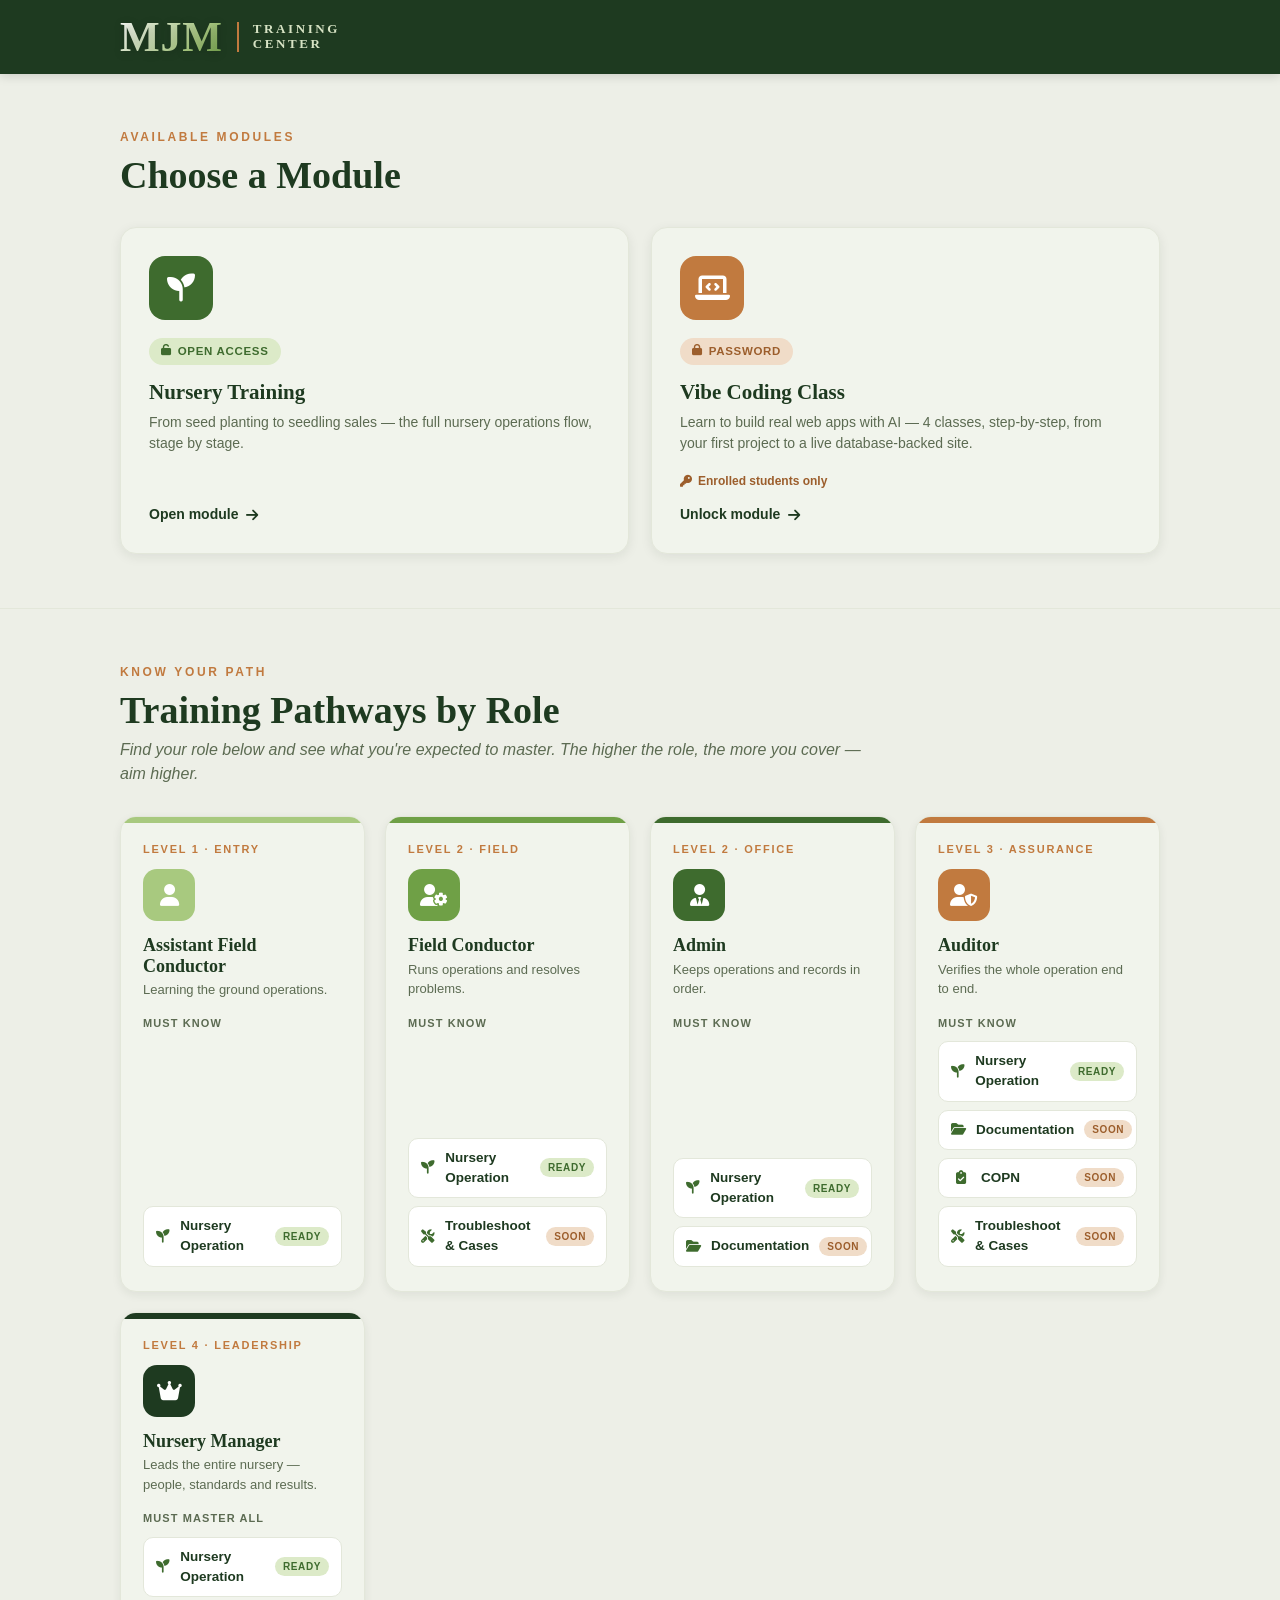
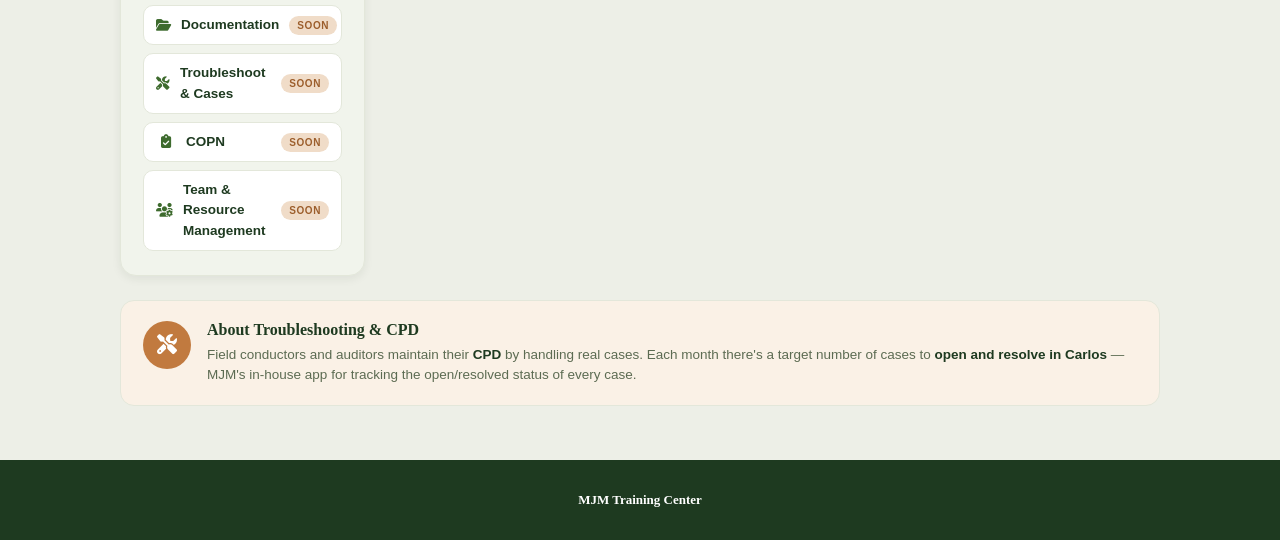
==== index.html @ 36398896 "Merge: add Nursery Manager role" ====
<!DOCTYPE html>
<html lang="en">
<head>
<meta charset="UTF-8">
<meta name="viewport" content="width=device-width, initial-scale=1.0">
<title>MJM Training Center</title>
<meta name="description" content="MJM Training Center — nursery training, vibe coding, and role-based training pathways.">
<link rel="stylesheet" href="https://cdnjs.cloudflare.com/ajax/libs/font-awesome/6.5.2/css/all.min.css">
<link rel="stylesheet" href="assets/style.css">
</head>
<body>

<nav class="topbar">
  <div class="topbar-in">
    <a class="brand brandmark" href="index.html">
      <span class="mjm-logo">MJM</span>
      <span class="tc-label">Training<br>Center</span>
    </a>
  </div>
</nav>

<section class="slide" id="modules"><div class="wrap">
  <div class="titlewrap">
    <div class="kicker">Available Modules</div>
    <h2 class="slide-title">Choose a Module</h2>
  </div>
  <div class="modules">
    <a class="module-card" href="nursery.html">
      <div class="m-icon"><i class="fa-solid fa-seedling"></i></div>
      <span class="mbadge free"><i class="fa-solid fa-unlock"></i> Open Access</span>
      <h3>Nursery Training</h3>
      <p>From seed planting to seedling sales — the full nursery operations flow, stage by stage.</p>
      <span class="m-open">Open module <i class="fa-solid fa-arrow-right"></i></span>
    </a>
    <a class="module-card locked" href="vibe-coding.html">
      <div class="m-icon"><i class="fa-solid fa-laptop-code"></i></div>
      <span class="mbadge lock"><i class="fa-solid fa-lock"></i> Password</span>
      <h3>Vibe Coding Class</h3>
      <p>Learn to build real web apps with AI — 4 classes, step-by-step, from your first project to a live database-backed site.</p>
      <span class="lock-note"><i class="fa-solid fa-key"></i> Enrolled students only</span>
      <span class="m-open">Unlock module <i class="fa-solid fa-arrow-right"></i></span>
    </a>
  </div>
</div></section>

<section class="slide" id="pathways"><div class="wrap">
  <div class="titlewrap">
    <div class="kicker">Know Your Path</div>
    <h2 class="slide-title">Training Pathways by Role</h2>
    <p class="subtitle">Find your role below and see what you're expected to master. The higher the role, the more you cover — aim higher.</p>
  </div>
  <div class="roles">

    <div class="role r1">
      <div class="lvl">Level 1 · Entry</div>
      <div class="r-icon"><i class="fa-solid fa-user"></i></div>
      <h3>Assistant Field Conductor</h3>
      <p class="r-sub">Learning the ground operations.</p>
      <div class="r-need">Must know</div>
      <div class="chips">
        <a class="chip" href="nursery.html"><i class="fa-solid fa-seedling"></i> Nursery Operation <span class="tag ready">Ready</span></a>
      </div>
    </div>

    <div class="role r2">
      <div class="lvl">Level 2 · Field</div>
      <div class="r-icon"><i class="fa-solid fa-user-gear"></i></div>
      <h3>Field Conductor</h3>
      <p class="r-sub">Runs operations and resolves problems.</p>
      <div class="r-need">Must know</div>
      <div class="chips">
        <a class="chip" href="nursery.html"><i class="fa-solid fa-seedling"></i> Nursery Operation <span class="tag ready">Ready</span></a>
        <a class="chip" href="troubleshoot.html"><i class="fa-solid fa-screwdriver-wrench"></i> Troubleshoot &amp; Cases <span class="tag soon">Soon</span></a>
      </div>
    </div>

    <div class="role r3">
      <div class="lvl">Level 2 · Office</div>
      <div class="r-icon"><i class="fa-solid fa-user-tie"></i></div>
      <h3>Admin</h3>
      <p class="r-sub">Keeps operations and records in order.</p>
      <div class="r-need">Must know</div>
      <div class="chips">
        <a class="chip" href="nursery.html"><i class="fa-solid fa-seedling"></i> Nursery Operation <span class="tag ready">Ready</span></a>
        <a class="chip" href="documentation.html"><i class="fa-solid fa-folder-open"></i> Documentation <span class="tag soon">Soon</span></a>
      </div>
    </div>

    <div class="role r4">
      <div class="lvl">Level 3 · Assurance</div>
      <div class="r-icon"><i class="fa-solid fa-user-shield"></i></div>
      <h3>Auditor</h3>
      <p class="r-sub">Verifies the whole operation end to end.</p>
      <div class="r-need">Must know</div>
      <div class="chips">
        <a class="chip" href="nursery.html"><i class="fa-solid fa-seedling"></i> Nursery Operation <span class="tag ready">Ready</span></a>
        <a class="chip" href="documentation.html"><i class="fa-solid fa-folder-open"></i> Documentation <span class="tag soon">Soon</span></a>
        <a class="chip" href="copn.html"><i class="fa-solid fa-clipboard-check"></i> COPN <span class="tag soon">Soon</span></a>
        <a class="chip" href="troubleshoot.html"><i class="fa-solid fa-screwdriver-wrench"></i> Troubleshoot &amp; Cases <span class="tag soon">Soon</span></a>
      </div>
    </div>

    <div class="role r5">
      <div class="lvl">Level 4 · Leadership</div>
      <div class="r-icon"><i class="fa-solid fa-crown"></i></div>
      <h3>Nursery Manager</h3>
      <p class="r-sub">Leads the entire nursery — people, standards and results.</p>
      <div class="r-need">Must master all</div>
      <div class="chips">
        <a class="chip" href="nursery.html"><i class="fa-solid fa-seedling"></i> Nursery Operation <span class="tag ready">Ready</span></a>
        <a class="chip" href="documentation.html"><i class="fa-solid fa-folder-open"></i> Documentation <span class="tag soon">Soon</span></a>
        <a class="chip" href="troubleshoot.html"><i class="fa-solid fa-screwdriver-wrench"></i> Troubleshoot &amp; Cases <span class="tag soon">Soon</span></a>
        <a class="chip" href="copn.html"><i class="fa-solid fa-clipboard-check"></i> COPN <span class="tag soon">Soon</span></a>
        <a class="chip" href="management.html"><i class="fa-solid fa-users-gear"></i> Team &amp; Resource Management <span class="tag soon">Soon</span></a>
      </div>
    </div>

  </div>

  <div class="path-note">
    <div class="icon-badge"><i class="fa-solid fa-screwdriver-wrench"></i></div>
    <div>
      <h3>About Troubleshooting &amp; CPD</h3>
      <p>Field conductors and auditors maintain their <b>CPD</b> by handling real cases. Each month there's a target number of cases to <b>open and resolve in Carlos</b> — MJM's in-house app for tracking the open/resolved status of every case.</p>
    </div>
  </div>
</div></section>

<footer>
  <p><b>MJM Training Center</b></p>
</footer>

</body>
</html>
---- assets/style.css ----
/* Shared styles — Training Hub */

  :root{
    --forest:#1E3A20; --green:#3E6B2E; --leaf:#6FA046; --moss:#A8C97F;
    --earth:#C17A3F; --earth-d:#9C5E2C; --card:#F1F4EC; --card-e:#FAF1E6;
    --ink:#1B2A17; --mute:#5C6B52; --line:#E3E7DA; --white:#fff;
    --serif:Georgia,"Iowan Old Style","Times New Roman",serif;
    --sans:-apple-system,BlinkMacSystemFont,"Segoe UI",Roboto,"Helvetica Neue",Arial,sans-serif;
    --maxw:1080px;
  }
  *{box-sizing:border-box;margin:0;padding:0}
  html{scroll-behavior:smooth;scroll-padding-top:74px}
  body{font-family:var(--sans);color:var(--ink);background:#EDEFE7;line-height:1.5;-webkit-font-smoothing:antialiased}
  h1,h2,h3{font-family:var(--serif);font-weight:700;line-height:1.12}
  a{color:inherit;text-decoration:none}
  img{max-width:100%}

  /* ---------- nav ---------- */
  .topbar{position:sticky;top:0;z-index:50;background:var(--forest);color:#fff;
    box-shadow:0 2px 10px rgba(0,0,0,.15)}
  .topbar-in{max-width:var(--maxw);margin:0 auto;display:flex;align-items:center;
    justify-content:space-between;padding:12px 20px;gap:16px}
  .brand{display:flex;align-items:center;gap:10px;font-family:var(--serif);font-weight:700;font-size:18px;white-space:nowrap}
  .brand i{color:var(--moss)}
  .navlinks{display:flex;gap:4px;flex-wrap:wrap;justify-content:flex-end}
  .navlinks a{font-size:13px;font-weight:600;color:#D7E3C4;padding:6px 10px;border-radius:6px;
    letter-spacing:.02em;transition:background .15s,color .15s}
  .navlinks a:hover,.navlinks a.active{background:rgba(255,255,255,.12);color:#fff}
  .navtoggle{display:none;background:none;border:0;color:#fff;font-size:20px;cursor:pointer}

  /* ---------- layout ---------- */
  .wrap{max-width:var(--maxw);margin:0 auto;padding:0 20px}
  .slide{padding:54px 0;border-bottom:1px solid var(--line)}
  .slide:last-of-type{border-bottom:0}
  .kicker{font-size:12px;font-weight:700;letter-spacing:.22em;color:var(--earth);text-transform:uppercase;margin-bottom:8px}
  .slide-title{font-size:clamp(26px,4vw,38px);color:var(--forest);margin-bottom:6px}
  .subtitle{color:var(--mute);font-style:italic;font-size:16px;max-width:760px;margin-top:6px}
  .titlewrap{position:relative;margin-bottom:30px}
  .role-pill{display:inline-block;background:var(--earth);color:#fff;font-size:11px;font-weight:700;
    letter-spacing:.12em;text-transform:uppercase;padding:6px 14px;border-radius:20px;margin-bottom:10px}

  /* ---------- hero ---------- */
  .hero{background:var(--forest);color:#fff;position:relative;overflow:hidden}
  .hero .blob{position:absolute;border-radius:50%;}
  .hero .b1{width:380px;height:380px;background:#33532f;top:-120px;right:-90px;opacity:.55}
  .hero .b2{width:280px;height:280px;background:var(--leaf);bottom:-130px;right:60px;opacity:.30}
  .hero-in{max-width:var(--maxw);margin:0 auto;padding:90px 20px 80px;position:relative;z-index:2}
  .hero .seed{width:74px;height:74px;border-radius:50%;background:rgba(255,255,255,.10);
    display:grid;place-items:center;font-size:34px;color:#fff;margin-bottom:26px}
  .hero .eyebrow{color:var(--moss);letter-spacing:.28em;font-weight:700;font-size:14px;text-transform:uppercase}
  .hero h1{font-size:clamp(36px,7vw,62px);margin:14px 0 0;max-width:14ch}
  .hero .rule{width:120px;height:4px;background:var(--earth);margin:26px 0 18px;border-radius:2px}
  .hero .lede{color:var(--moss);font-size:clamp(15px,2.4vw,19px);max-width:60ch}

  /* ---------- generic cards / grids ---------- */
  .grid{display:grid;gap:18px}
  .g2{grid-template-columns:repeat(2,1fr)}
  .g3{grid-template-columns:repeat(3,1fr)}
  .g4{grid-template-columns:repeat(4,1fr)}
  .card{background:var(--card);border-radius:14px;padding:22px;box-shadow:0 3px 10px rgba(27,42,23,.07)}
  .card.earthbg{background:var(--card-e)}

  .icon-badge{flex:none;width:56px;height:56px;border-radius:50%;display:grid;place-items:center;
    color:#fff;font-size:24px}
  .ib-green{background:var(--green)} .ib-forest{background:var(--forest)}
  .ib-earth{background:var(--earth)} .ib-leaf{background:var(--leaf)}

  /* overview */
  .ov{display:flex;gap:16px;align-items:flex-start}
  .ov .num{font-family:var(--serif);font-size:40px;font-weight:700;color:var(--moss);margin-left:auto;line-height:1}
  .ov h3{font-size:19px;color:var(--forest);margin-bottom:6px}
  .ov p{color:var(--mute);font-size:14px}

  /* stage flow */
  .flow{display:flex;align-items:stretch;gap:0}
  .flow .node{flex:1}
  .flow .arrow{flex:none;display:grid;place-items:center;color:var(--earth);font-size:22px;padding:0 10px}
  .stage{background:var(--card);border-radius:14px;overflow:hidden;text-align:center;height:100%;
    box-shadow:0 3px 10px rgba(27,42,23,.07);position:relative}
  .stage .bar{height:7px}
  .stage .body{padding:26px 20px 24px}
  .stage .circle{width:84px;height:84px;border-radius:50%;display:grid;place-items:center;color:#fff;
    font-size:34px;margin:6px auto 16px}
  .stage h3{font-size:21px;color:var(--forest);margin-bottom:12px}
  .stage .dur{display:inline-block;font-size:13px;font-weight:700;color:var(--forest);
    padding:5px 14px;border-radius:16px;margin-bottom:12px}
  .stage p{color:var(--mute);font-size:13.5px}

  /* two-col split (planting) */
  .split{display:grid;grid-template-columns:1fr 1fr;gap:18px}
  .row-item{display:flex;gap:14px;align-items:flex-start;margin-bottom:16px}
  .ring{flex:none;width:46px;height:46px;border-radius:50%;display:grid;place-items:center;
    background:#fff;font-size:18px}
  .ring.leaf{border:2px solid var(--leaf);color:var(--leaf)}
  .ring.earth{border:2px solid var(--earth);color:var(--earth)}
  .row-item b{color:var(--forest)} .row-item span{color:var(--mute);font-size:14px}
  .soil{background:#E3D5C0;border-radius:10px;padding:14px;margin:6px 0 16px;position:relative}
  .soil .surface{background:#C9B79A;border-radius:6px;height:30px;display:flex;align-items:center;
    padding:0 10px;font-size:11px;font-style:italic;color:#6B5B43;margin-bottom:10px}
  .soil .seedline{display:flex;align-items:center;gap:8px;color:var(--earth-d);font-weight:700;font-size:13px}
  .soil .seedline .dash{flex:1;border-top:2px dashed var(--earth)}
  ul.ticks{list-style:none}
  ul.ticks li{position:relative;padding-left:24px;margin-bottom:8px;font-size:14px;color:var(--ink)}
  ul.ticks li::before{content:"\f00c";font-family:"Font Awesome 6 Free";font-weight:900;
    position:absolute;left:0;top:1px;color:var(--leaf);font-size:13px}

  /* hero schedule card (pre-nursery) */
  .schedhero{background:var(--forest);color:#fff;border-radius:16px;padding:26px;box-shadow:0 3px 12px rgba(27,42,23,.18)}
  .schedhero .head{display:flex;align-items:center;gap:14px;margin-bottom:16px}
  .schedhero h3{font-size:21px;color:#fff}
  .schedhero .lead{color:var(--moss);font-size:14px;margin-bottom:14px}
  .schedhero ul{list-style:none}
  .schedhero li{position:relative;padding-left:20px;margin-bottom:9px;font-size:14.5px}
  .schedhero li::before{content:"";position:absolute;left:0;top:8px;width:7px;height:7px;border-radius:50%;background:var(--moss)}

  /* stat / operation card */
  .op{display:flex;gap:16px;align-items:flex-start}
  .op .op-body{min-width:0}
  .op .op-title{font-size:14.5px;font-weight:700;color:var(--forest)}
  .op .op-value{font-family:var(--serif);font-weight:700;font-size:26px;line-height:1.1;margin:2px 0 4px}
  .op .op-value.sm{font-size:19px}
  .op.green .op-value{color:var(--leaf)} .op.earth .op-value{color:var(--earth)}
  .op .op-note{color:var(--mute);font-size:12.5px}
  .reminder{background:var(--forest);color:#fff}
  .reminder .op-title{color:#fff} .reminder .op-note{color:var(--moss)}

  /* beyond (3 big colored cards) */
  .big{border-radius:16px;padding:26px;color:#fff;height:100%}
  .big .icon-badge{background:rgba(255,255,255,.14);margin-bottom:18px}
  .big h3{font-size:22px;margin-bottom:10px}
  .big p{font-size:14px;opacity:.95}
  .bg-green{background:var(--green)} .bg-leaf{background:var(--leaf)} .bg-earth{background:var(--earth)}

  /* culling timeline */
  .cull{background:var(--card);border-radius:14px;text-align:center;padding:22px 16px;height:100%;
    box-shadow:0 3px 10px rgba(27,42,23,.07)}
  .cull .circle{width:74px;height:74px;border-radius:50%;display:grid;place-items:center;color:#fff;font-size:30px;margin:0 auto 14px}
  .cull h3{font-size:16px;color:var(--forest);margin-bottom:8px}
  .cull .when{display:inline-block;font-size:11.5px;font-weight:700;color:var(--forest);
    padding:4px 10px;border-radius:6px;margin-bottom:10px}
  .cull p{font-size:13px;color:var(--mute)}

  /* step list (transplanting) */
  .steps{counter-reset:step}
  .step{display:flex;gap:16px;align-items:flex-start;position:relative;padding-bottom:18px}
  .step:not(:last-child)::after{content:"";position:absolute;left:18px;top:42px;bottom:-2px;width:2.5px;background:var(--moss)}
  .step .dot{flex:none;width:38px;height:38px;border-radius:50%;background:var(--green);color:#fff;
    font-family:var(--serif);font-weight:700;display:grid;place-items:center;z-index:1}
  .step b{color:var(--forest);font-size:15.5px} .step span{display:block;color:var(--mute);font-size:13px;margin-top:2px}
  .sidecard{background:var(--forest);color:#fff;border-radius:16px;padding:30px;text-align:center;
    display:flex;flex-direction:column;justify-content:center;height:100%}
  .sidecard .circle{width:70px;height:70px;border-radius:50%;background:var(--leaf);display:grid;place-items:center;
    font-size:28px;margin:0 auto 18px}
  .sidecard h3{font-size:22px;margin-bottom:8px}
  .sidecard .em{color:var(--moss);font-style:italic;margin-bottom:14px}
  .sidecard .hr{height:1px;background:var(--green);width:70%;margin:6px auto 16px}
  .sidecard p{font-size:13.5px}

  /* numbered process flow (collection / order) */
  .pcard{background:var(--card);border-radius:13px;padding:20px;height:100%;box-shadow:0 3px 10px rgba(27,42,23,.07)}
  .pcard.earthbg{background:var(--card-e)}
  .pcard .top{display:flex;gap:14px;align-items:center;margin-bottom:10px}
  .pcard .stepno{font-size:11px;font-weight:700;letter-spacing:.14em;color:var(--leaf);text-transform:uppercase}
  .pcard.earthbg .stepno{color:var(--earth)}
  .pcard h3{font-size:16px;color:var(--forest)}
  .pcard p{font-size:13px;color:var(--mute)}

  /* order flow (3 big tiles) */
  .otile{background:var(--card);border-radius:14px;overflow:hidden;text-align:center;height:100%;
    box-shadow:0 3px 10px rgba(27,42,23,.07)}
  .otile .bar{height:7px}
  .otile .body{padding:24px 20px;position:relative}
  .otile .on{position:absolute;top:14px;left:18px;font-family:var(--serif);font-weight:700;font-size:30px;opacity:.30}
  .otile .circle{width:78px;height:78px;border-radius:50%;display:grid;place-items:center;color:#fff;
    font-size:32px;margin:10px auto 16px}
  .otile h3{font-size:17px;color:var(--forest);margin-bottom:8px}
  .otile p{font-size:13px;color:var(--mute)}

  /* report vertical flow */
  .reports{position:relative}
  .reports::before{content:"";position:absolute;left:23px;top:24px;bottom:24px;width:2.5px;background:var(--moss)}
  .rrow{display:flex;align-items:center;gap:18px;margin-bottom:12px;position:relative}
  .rrow .badge{flex:none;width:48px;height:48px;border-radius:50%;color:#fff;font-family:var(--serif);
    font-weight:700;font-size:22px;display:grid;place-items:center;z-index:1}
  .rrow .bar{flex:1;background:var(--card);border-radius:10px;padding:14px 20px;display:flex;
    align-items:center;justify-content:space-between;gap:16px;box-shadow:0 2px 8px rgba(27,42,23,.06)}
  .rrow.alt .bar{background:var(--card-e)}
  .rrow .bar h3{font-size:15.5px;color:var(--forest)}
  .rrow .bar span{color:var(--mute);font-size:13px;text-align:right}

  /* document cards */
  .doc{display:flex;align-items:center;gap:14px;background:var(--card);border-radius:12px;padding:14px 18px;
    position:relative;box-shadow:0 2px 8px rgba(27,42,23,.06)}
  .doc .icon-badge{width:48px;height:48px;font-size:20px;background:var(--forest)}
  .doc h3{font-size:15px;color:var(--forest)} .doc p{font-size:12.5px;color:var(--mute)}
  .doc .dn{margin-left:auto;font-family:var(--serif);font-weight:700;font-size:34px;color:var(--earth);opacity:.45}
  .doc.record{background:var(--forest)}
  .doc.record .icon-badge{background:var(--leaf)}
  .doc.record h3{color:#fff} .doc.record p{color:var(--moss)}

  /* footer */
  footer{background:var(--forest);color:var(--moss);text-align:center;padding:30px 20px;font-size:13px}
  footer b{color:#fff;font-family:var(--serif)}

  /* reveal */
  .reveal{opacity:0;transform:translateY(18px);transition:opacity .6s ease,transform .6s ease}
  .reveal.in{opacity:1;transform:none}

  /* ---------- responsive ---------- */
  @media (max-width:860px){
    .g4{grid-template-columns:repeat(2,1fr)}
    .split{grid-template-columns:1fr}
    .navlinks{display:none;position:absolute;top:100%;left:0;right:0;background:var(--forest);
      flex-direction:column;align-items:stretch;padding:8px 14px 16px;gap:2px}
    .navlinks.open{display:flex}
    .navlinks a{padding:10px;border-radius:8px}
    .navtoggle{display:block}
    .topbar-in{position:relative}
  }
  @media (max-width:680px){
    .g2,.g3{grid-template-columns:1fr}
    .flow{flex-direction:column}
    .flow .arrow{transform:rotate(90deg);padding:10px 0}
    .transplant{grid-template-columns:1fr!important}
    .g4{grid-template-columns:1fr}
    .rrow .bar{flex-direction:column;align-items:flex-start;gap:4px}
    .rrow .bar span{text-align:left}
  }
  @media (prefers-reduced-motion:reduce){
    html{scroll-behavior:auto}
    .reveal{opacity:1;transform:none;transition:none}
  }

  /* ---------- simple nav link (non-collapsing) ---------- */
  .homelink{font-size:13px;font-weight:600;color:#D7E3C4;padding:6px 10px;border-radius:6px;white-space:nowrap}
  .homelink:hover{background:rgba(255,255,255,.12);color:#fff}

  /* ---------- landing modules ---------- */
  .modules{display:grid;grid-template-columns:repeat(auto-fit,minmax(280px,1fr));gap:22px}
  .module-card{display:flex;flex-direction:column;background:var(--card);border-radius:16px;padding:28px;
    box-shadow:0 3px 12px rgba(27,42,23,.08);transition:transform .18s ease,box-shadow .18s ease;
    color:inherit;border:1px solid var(--line)}
  .module-card:hover{transform:translateY(-4px);box-shadow:0 12px 26px rgba(27,42,23,.15)}
  .module-card .m-icon{width:64px;height:64px;border-radius:16px;display:grid;place-items:center;
    color:#fff;font-size:28px;background:var(--green);margin-bottom:18px}
  .module-card.locked .m-icon{background:var(--earth)}
  .module-card h3{font-size:21px;color:var(--forest);margin-bottom:8px}
  .module-card p{color:var(--mute);font-size:14px;flex:1;margin-bottom:18px}
  .mbadge{display:inline-flex;align-items:center;gap:6px;font-size:11.5px;font-weight:700;letter-spacing:.06em;
    text-transform:uppercase;padding:5px 12px;border-radius:20px;align-self:flex-start;margin-bottom:16px}
  .mbadge.free{background:#dceac8;color:var(--green)}
  .mbadge.lock{background:#f0dcc8;color:var(--earth-d)}
  .m-open{display:inline-flex;align-items:center;gap:8px;font-weight:700;font-size:14px;color:var(--forest)}
  .m-open i{transition:transform .18s ease}
  .module-card:hover .m-open i{transform:translateX(4px)}

  /* ---------- coming soon ---------- */
  .coming{max-width:640px;margin:0 auto;text-align:center;padding:40px 0}
  .coming .cs-icon{width:96px;height:96px;border-radius:50%;background:var(--card);display:grid;place-items:center;
    font-size:40px;color:var(--green);margin:0 auto 24px}
  .coming h2{font-size:clamp(26px,4vw,34px);color:var(--forest);margin-bottom:12px}
  .coming p{color:var(--mute);font-size:16px;margin-bottom:6px}
  .btn{display:inline-flex;align-items:center;gap:8px;background:var(--forest);color:#fff;font-weight:700;
    font-size:14px;padding:12px 22px;border-radius:10px;margin-top:22px;border:0;cursor:pointer;transition:background .15s}
  .btn:hover{background:var(--green)}

  /* ---------- password gate ---------- */
  .gate{position:fixed;inset:0;z-index:200;background:var(--forest);display:flex;align-items:center;
    justify-content:center;padding:20px}
  .gate.hidden{display:none}
  .gate-card{background:#fff;border-radius:18px;padding:38px 32px;max-width:380px;width:100%;text-align:center;
    box-shadow:0 18px 50px rgba(0,0,0,.35)}
  .gate-card .lock{width:72px;height:72px;border-radius:50%;background:var(--card-e);color:var(--earth);
    display:grid;place-items:center;font-size:30px;margin:0 auto 18px}
  .gate-card h2{font-size:22px;color:var(--forest);margin-bottom:6px}
  .gate-card p{color:var(--mute);font-size:14px;margin-bottom:20px}
  .gate-card input{width:100%;padding:13px 14px;border:1.5px solid var(--line);border-radius:10px;font-size:18px;
    text-align:center;letter-spacing:.35em;font-family:var(--sans);margin-bottom:12px}
  .gate-card input:focus{outline:none;border-color:var(--leaf)}
  .gate-err{color:#b23b2e;font-size:13px;min-height:18px;margin-bottom:10px;font-weight:600}
  .gate.shake .gate-card{animation:shake .42s}
  @keyframes shake{0%,100%{transform:translateX(0)}25%{transform:translateX(-9px)}75%{transform:translateX(9px)}}
  .gate-back{display:inline-block;margin-top:16px;color:var(--mute);font-size:13px}
  .gate-back:hover{color:var(--forest)}
  .locked-body{display:none}
  .locked-body.shown{display:block}

  @media (max-width:860px){ .modules{grid-template-columns:1fr} }

  /* ---------- hub stats strip ---------- */
  .hubstats{display:flex;flex-wrap:wrap;gap:16px;margin-top:34px}
  .stat{flex:1;min-width:150px;background:rgba(255,255,255,.08);border:1px solid rgba(255,255,255,.14);
    border-radius:14px;padding:18px 20px}
  .stat .n{font-family:var(--serif);font-weight:700;font-size:30px;color:#fff;line-height:1}
  .stat .l{color:var(--moss);font-size:13px;margin-top:6px}
  @media (max-width:680px){ .stat{min-width:calc(50% - 8px)} }

  /* ---------- brand mark ---------- */
  .brand .mjm{background:var(--earth);color:#fff;font-family:var(--serif);font-weight:700;
    border-radius:8px;padding:2px 8px;font-size:15px;letter-spacing:.02em}

  /* big hub logo: large "MJM" + "Training Center" beside it */
  .brandmark{display:flex;align-items:center;gap:14px;padding:4px 0}
  .brandmark .mjm-logo{font-family:var(--serif);font-weight:700;font-size:42px;line-height:1;
    letter-spacing:.02em;background:linear-gradient(135deg,#fff 0%,var(--moss) 70%,var(--leaf) 100%);
    -webkit-background-clip:text;background-clip:text;color:transparent;
    text-shadow:0 2px 10px rgba(0,0,0,.18)}
  .brandmark .tc-label{font-size:13px;font-weight:700;line-height:1.15;text-transform:uppercase;
    letter-spacing:.2em;color:#D7E3C4;border-left:2px solid var(--earth);padding-left:14px}
  @media (max-width:480px){
    .brandmark .mjm-logo{font-size:34px}
    .brandmark .tc-label{font-size:11px;letter-spacing:.15em}
  }

  /* locked-card note */
  .module-card .lock-note{font-size:12px;color:var(--earth-d);margin-bottom:14px;display:flex;
    align-items:center;gap:6px;font-weight:600}

  /* ---------- role pathways ---------- */
  .roles{display:grid;grid-template-columns:repeat(auto-fit,minmax(240px,1fr));gap:20px}
  .role{background:var(--card);border:1px solid var(--line);border-radius:16px;padding:24px 22px;
    box-shadow:0 3px 10px rgba(27,42,23,.07);display:flex;flex-direction:column;position:relative;overflow:hidden}
  .role::before{content:"";position:absolute;top:0;left:0;right:0;height:6px}
  .role.r1::before{background:var(--moss)} .role.r2::before{background:var(--leaf)}
  .role.r3::before{background:var(--green)} .role.r4::before{background:var(--earth)}
  .role.r5::before{background:var(--forest)}
  .role .lvl{font-size:11px;font-weight:700;letter-spacing:.16em;text-transform:uppercase;color:var(--earth)}
  .role .r-icon{width:52px;height:52px;border-radius:14px;display:grid;place-items:center;color:#fff;
    font-size:22px;margin:12px 0 14px}
  .role.r1 .r-icon{background:var(--moss)} .role.r2 .r-icon{background:var(--leaf)}
  .role.r3 .r-icon{background:var(--green)} .role.r4 .r-icon{background:var(--earth)}
  .role.r5 .r-icon{background:var(--forest)}
  .role h3{font-size:18px;color:var(--forest);margin-bottom:4px}
  .role .r-sub{color:var(--mute);font-size:13px;margin-bottom:16px}
  .role .r-need{font-size:11px;font-weight:700;letter-spacing:.1em;text-transform:uppercase;color:var(--mute);margin-bottom:10px}
  .chips{display:flex;flex-direction:column;gap:8px;margin-top:auto}
  .chip{display:flex;align-items:center;gap:10px;font-size:13.5px;font-weight:600;color:var(--forest);
    background:#fff;border:1px solid var(--line);border-radius:10px;padding:9px 12px;
    transition:transform .15s,box-shadow .15s,border-color .15s}
  a.chip:hover{transform:translateX(3px);border-color:var(--leaf);box-shadow:0 3px 10px rgba(27,42,23,.10)}
  .chip > i:first-child{width:20px;text-align:center;color:var(--green)}
  .chip .tag{margin-left:auto;font-size:10px;font-weight:700;letter-spacing:.06em;text-transform:uppercase;
    padding:2px 8px;border-radius:10px}
  .chip .tag.ready{color:var(--green);background:#dceac8}
  .chip .tag.soon{color:var(--earth-d);background:#f0dcc8}
  .path-note{margin-top:24px;background:var(--card-e);border:1px solid var(--line);border-radius:14px;
    padding:20px 22px;display:flex;gap:16px;align-items:flex-start}
  .path-note .icon-badge{flex:none;width:48px;height:48px;font-size:20px;background:var(--earth)}
  .path-note h3{font-size:16px;color:var(--forest);margin-bottom:6px}
  .path-note p{color:var(--mute);font-size:13.5px}
  .path-note b{color:var(--forest)}

  /* ---------- paged walkthrough (nursery) ---------- */
  body.paged .slide{display:none;border-bottom:0}
  body.paged .slide.active{display:block;animation:pagein .4s ease}
  @keyframes pagein{from{opacity:0;transform:translateY(10px)}to{opacity:1;transform:none}}
  .pagebar{position:sticky;top:0;z-index:40;height:5px;background:var(--line)}
  .pagebar .fill{height:100%;background:var(--earth);width:0;transition:width .35s ease}
  .pager{position:sticky;bottom:0;z-index:45;background:#fff;border-top:1px solid var(--line);
    box-shadow:0 -3px 12px rgba(27,42,23,.08)}
  .pager-in{max-width:var(--maxw);margin:0 auto;display:flex;align-items:center;justify-content:space-between;
    gap:14px;padding:12px 20px}
  .pager .pbtn{display:inline-flex;align-items:center;gap:8px;background:var(--forest);color:#fff;font-weight:700;
    font-size:14px;padding:11px 20px;border-radius:10px;border:0;cursor:pointer;font-family:var(--sans);
    transition:background .15s,opacity .15s}
  .pager .pbtn:hover{background:var(--green)}
  .pager .pbtn[disabled]{opacity:.35;cursor:not-allowed}
  .pager .pbtn.ghost{background:transparent;color:var(--forest);border:1.5px solid var(--line)}
  .pager .pbtn.ghost:hover{background:var(--card)}
  .pager .pmeta{text-align:center;min-width:0;flex:1}
  .pager .pstep{font-size:12px;font-weight:700;letter-spacing:.12em;text-transform:uppercase;color:var(--earth)}
  .pager .pname{font-family:var(--serif);font-weight:700;color:var(--forest);font-size:15px;margin-top:2px;
    white-space:nowrap;overflow:hidden;text-overflow:ellipsis}
  @media (max-width:560px){
    .pager .pname{display:none}
    .pager .pbtn{padding:11px 15px}
  }
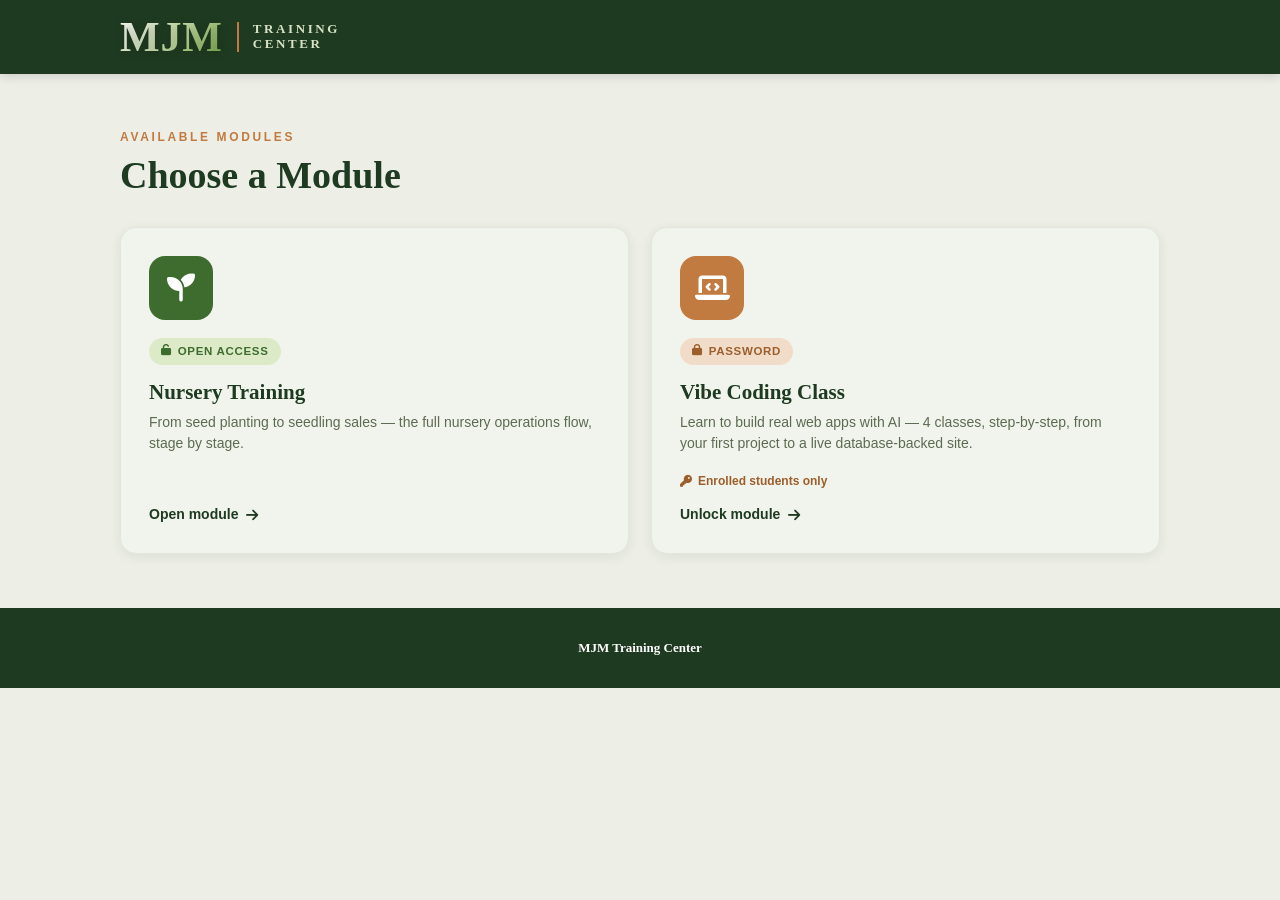
==== commit 86ed392e: "Merge: pathways matrix inside nursery module" ====
--- a/index.html
+++ b/index.html
@@ -43,89 +43,6 @@
   </div>
 </div></section>
 
-<section class="slide" id="pathways"><div class="wrap">
-  <div class="titlewrap">
-    <div class="kicker">Know Your Path</div>
-    <h2 class="slide-title">Training Pathways by Role</h2>
-    <p class="subtitle">Find your role below and see what you're expected to master. The higher the role, the more you cover — aim higher.</p>
-  </div>
-  <div class="roles">
-
-    <div class="role r1">
-      <div class="lvl">Level 1 · Entry</div>
-      <div class="r-icon"><i class="fa-solid fa-user"></i></div>
-      <h3>Assistant Field Conductor</h3>
-      <p class="r-sub">Learning the ground operations.</p>
-      <div class="r-need">Must know</div>
-      <div class="chips">
-        <a class="chip" href="nursery.html"><i class="fa-solid fa-seedling"></i> Nursery Operation <span class="tag ready">Ready</span></a>
-      </div>
-    </div>
-
-    <div class="role r2">
-      <div class="lvl">Level 2 · Field</div>
-      <div class="r-icon"><i class="fa-solid fa-user-gear"></i></div>
-      <h3>Field Conductor</h3>
-      <p class="r-sub">Runs operations and resolves problems.</p>
-      <div class="r-need">Must know</div>
-      <div class="chips">
-        <a class="chip" href="nursery.html"><i class="fa-solid fa-seedling"></i> Nursery Operation <span class="tag ready">Ready</span></a>
-        <a class="chip" href="troubleshoot.html"><i class="fa-solid fa-screwdriver-wrench"></i> Troubleshoot &amp; Cases <span class="tag soon">Soon</span></a>
-      </div>
-    </div>
-
-    <div class="role r3">
-      <div class="lvl">Level 2 · Office</div>
-      <div class="r-icon"><i class="fa-solid fa-user-tie"></i></div>
-      <h3>Admin</h3>
-      <p class="r-sub">Keeps operations and records in order.</p>
-      <div class="r-need">Must know</div>
-      <div class="chips">
-        <a class="chip" href="nursery.html"><i class="fa-solid fa-seedling"></i> Nursery Operation <span class="tag ready">Ready</span></a>
-        <a class="chip" href="documentation.html"><i class="fa-solid fa-folder-open"></i> Documentation <span class="tag soon">Soon</span></a>
-      </div>
-    </div>
-
-    <div class="role r4">
-      <div class="lvl">Level 3 · Assurance</div>
-      <div class="r-icon"><i class="fa-solid fa-user-shield"></i></div>
-      <h3>Auditor</h3>
-      <p class="r-sub">Verifies the whole operation end to end.</p>
-      <div class="r-need">Must know</div>
-      <div class="chips">
-        <a class="chip" href="nursery.html"><i class="fa-solid fa-seedling"></i> Nursery Operation <span class="tag ready">Ready</span></a>
-        <a class="chip" href="documentation.html"><i class="fa-solid fa-folder-open"></i> Documentation <span class="tag soon">Soon</span></a>
-        <a class="chip" href="copn.html"><i class="fa-solid fa-clipboard-check"></i> COPN <span class="tag soon">Soon</span></a>
-        <a class="chip" href="troubleshoot.html"><i class="fa-solid fa-screwdriver-wrench"></i> Troubleshoot &amp; Cases <span class="tag soon">Soon</span></a>
-      </div>
-    </div>
-
-    <div class="role r5">
-      <div class="lvl">Level 4 · Leadership</div>
-      <div class="r-icon"><i class="fa-solid fa-crown"></i></div>
-      <h3>Nursery Manager</h3>
-      <p class="r-sub">Leads the entire nursery — people, standards and results.</p>
-      <div class="r-need">Must master all</div>
-      <div class="chips">
-        <a class="chip" href="nursery.html"><i class="fa-solid fa-seedling"></i> Nursery Operation <span class="tag ready">Ready</span></a>
-        <a class="chip" href="documentation.html"><i class="fa-solid fa-folder-open"></i> Documentation <span class="tag soon">Soon</span></a>
-        <a class="chip" href="troubleshoot.html"><i class="fa-solid fa-screwdriver-wrench"></i> Troubleshoot &amp; Cases <span class="tag soon">Soon</span></a>
-        <a class="chip" href="copn.html"><i class="fa-solid fa-clipboard-check"></i> COPN <span class="tag soon">Soon</span></a>
-        <a class="chip" href="management.html"><i class="fa-solid fa-users-gear"></i> Team &amp; Resource Management <span class="tag soon">Soon</span></a>
-      </div>
-    </div>
-
-  </div>
-
-  <div class="path-note">
-    <div class="icon-badge"><i class="fa-solid fa-screwdriver-wrench"></i></div>
-    <div>
-      <h3>About Troubleshooting &amp; CPD</h3>
-      <p>Field conductors and auditors maintain their <b>CPD</b> by handling real cases. Each month there's a target number of cases to <b>open and resolve in Carlos</b> — MJM's in-house app for tracking the open/resolved status of every case.</p>
-    </div>
-  </div>
-</div></section>
-
 <footer>
   <p><b>MJM Training Center</b></p>
 </footer>
--- a/assets/style.css
+++ b/assets/style.css
@@ -317,32 +317,33 @@
     align-items:center;gap:6px;font-weight:600}
 
   /* ---------- role pathways ---------- */
-  .roles{display:grid;grid-template-columns:repeat(auto-fit,minmax(240px,1fr));gap:20px}
-  .role{background:var(--card);border:1px solid var(--line);border-radius:16px;padding:24px 22px;
-    box-shadow:0 3px 10px rgba(27,42,23,.07);display:flex;flex-direction:column;position:relative;overflow:hidden}
-  .role::before{content:"";position:absolute;top:0;left:0;right:0;height:6px}
-  .role.r1::before{background:var(--moss)} .role.r2::before{background:var(--leaf)}
-  .role.r3::before{background:var(--green)} .role.r4::before{background:var(--earth)}
-  .role.r5::before{background:var(--forest)}
-  .role .lvl{font-size:11px;font-weight:700;letter-spacing:.16em;text-transform:uppercase;color:var(--earth)}
-  .role .r-icon{width:52px;height:52px;border-radius:14px;display:grid;place-items:center;color:#fff;
-    font-size:22px;margin:12px 0 14px}
-  .role.r1 .r-icon{background:var(--moss)} .role.r2 .r-icon{background:var(--leaf)}
-  .role.r3 .r-icon{background:var(--green)} .role.r4 .r-icon{background:var(--earth)}
-  .role.r5 .r-icon{background:var(--forest)}
-  .role h3{font-size:18px;color:var(--forest);margin-bottom:4px}
-  .role .r-sub{color:var(--mute);font-size:13px;margin-bottom:16px}
-  .role .r-need{font-size:11px;font-weight:700;letter-spacing:.1em;text-transform:uppercase;color:var(--mute);margin-bottom:10px}
-  .chips{display:flex;flex-direction:column;gap:8px;margin-top:auto}
-  .chip{display:flex;align-items:center;gap:10px;font-size:13.5px;font-weight:600;color:var(--forest);
-    background:#fff;border:1px solid var(--line);border-radius:10px;padding:9px 12px;
-    transition:transform .15s,box-shadow .15s,border-color .15s}
-  a.chip:hover{transform:translateX(3px);border-color:var(--leaf);box-shadow:0 3px 10px rgba(27,42,23,.10)}
-  .chip > i:first-child{width:20px;text-align:center;color:var(--green)}
-  .chip .tag{margin-left:auto;font-size:10px;font-weight:700;letter-spacing:.06em;text-transform:uppercase;
-    padding:2px 8px;border-radius:10px}
-  .chip .tag.ready{color:var(--green);background:#dceac8}
-  .chip .tag.soon{color:var(--earth-d);background:#f0dcc8}
+  /* role × skill matrix */
+  .matrix-wrap{overflow-x:auto;-webkit-overflow-scrolling:touch;border-radius:14px;
+    box-shadow:0 3px 10px rgba(27,42,23,.07)}
+  .matrix{width:100%;border-collapse:separate;border-spacing:0;min-width:660px;background:var(--card);
+    border:1px solid var(--line);border-radius:14px;overflow:hidden}
+  .matrix th,.matrix td{padding:14px 10px;text-align:center;border-bottom:1px solid var(--line)}
+  .matrix tbody tr:last-child td{border-bottom:0}
+  .matrix thead th{background:var(--forest);color:#fff;vertical-align:bottom;font-size:11.5px;font-weight:700}
+  .matrix thead th.skill-h{text-align:left;font-size:12px;letter-spacing:.04em}
+  .matrix thead th.open-h{font-size:11px;color:var(--moss)}
+  .matrix .rdot{display:inline-grid;place-items:center;width:34px;height:34px;border-radius:50%;
+    margin:0 auto 6px;color:#fff;font-size:15px}
+  .matrix .rdot.r1{background:var(--moss)} .matrix .rdot.r2{background:var(--leaf)}
+  .matrix .rdot.r3{background:var(--green)} .matrix .rdot.r4{background:var(--earth)}
+  .matrix .rdot.r5{background:#fff;color:var(--forest)}
+  .matrix .rname{display:block;line-height:1.2}
+  .matrix .skill{text-align:left;font-weight:700;color:var(--forest);font-size:14px;white-space:nowrap}
+  .matrix .skill i{color:var(--green);margin-right:8px;width:18px;text-align:center}
+  .matrix tbody tr:nth-child(even){background:#fff}
+  .matrix tr.base td{background:var(--card-e)}
+  .matrix .tick{color:var(--leaf);font-size:16px}
+  .matrix .no{color:#c7d0bb}
+  .matrix .go{display:inline-grid;place-items:center;width:34px;height:34px;border-radius:8px;
+    background:var(--forest);color:#fff;font-size:14px;transition:background .15s,transform .15s}
+  .matrix .go:hover{background:var(--green);transform:translateX(2px)}
+  .matrix .here{font-size:10.5px;font-weight:700;letter-spacing:.04em;text-transform:uppercase;
+    color:var(--green);background:#dceac8;padding:3px 9px;border-radius:10px;white-space:nowrap}
   .path-note{margin-top:24px;background:var(--card-e);border:1px solid var(--line);border-radius:14px;
     padding:20px 22px;display:flex;gap:16px;align-items:flex-start}
   .path-note .icon-badge{flex:none;width:48px;height:48px;font-size:20px;background:var(--earth)}
@@ -371,7 +372,15 @@
   .pager .pstep{font-size:12px;font-weight:700;letter-spacing:.12em;text-transform:uppercase;color:var(--earth)}
   .pager .pname{font-family:var(--serif);font-weight:700;color:var(--forest);font-size:15px;margin-top:2px;
     white-space:nowrap;overflow:hidden;text-overflow:ellipsis}
+  .pager .phome{display:inline-flex;align-items:center;gap:8px;font-size:13px;font-weight:700;color:var(--forest);
+    white-space:nowrap;padding:8px 4px}
+  .pager .phome:hover{color:var(--green)}
+  .pager .pbtns{display:flex;gap:10px}
   @media (max-width:560px){
     .pager .pname{display:none}
     .pager .pbtn{padding:11px 15px}
-  }
+    .pager .phome .lbl,.pager .pbtn .lbl{display:none}
+    .pager .phome{font-size:0}
+    .pager .phome i{font-size:16px}
+    .pager-in{gap:8px}
+  }
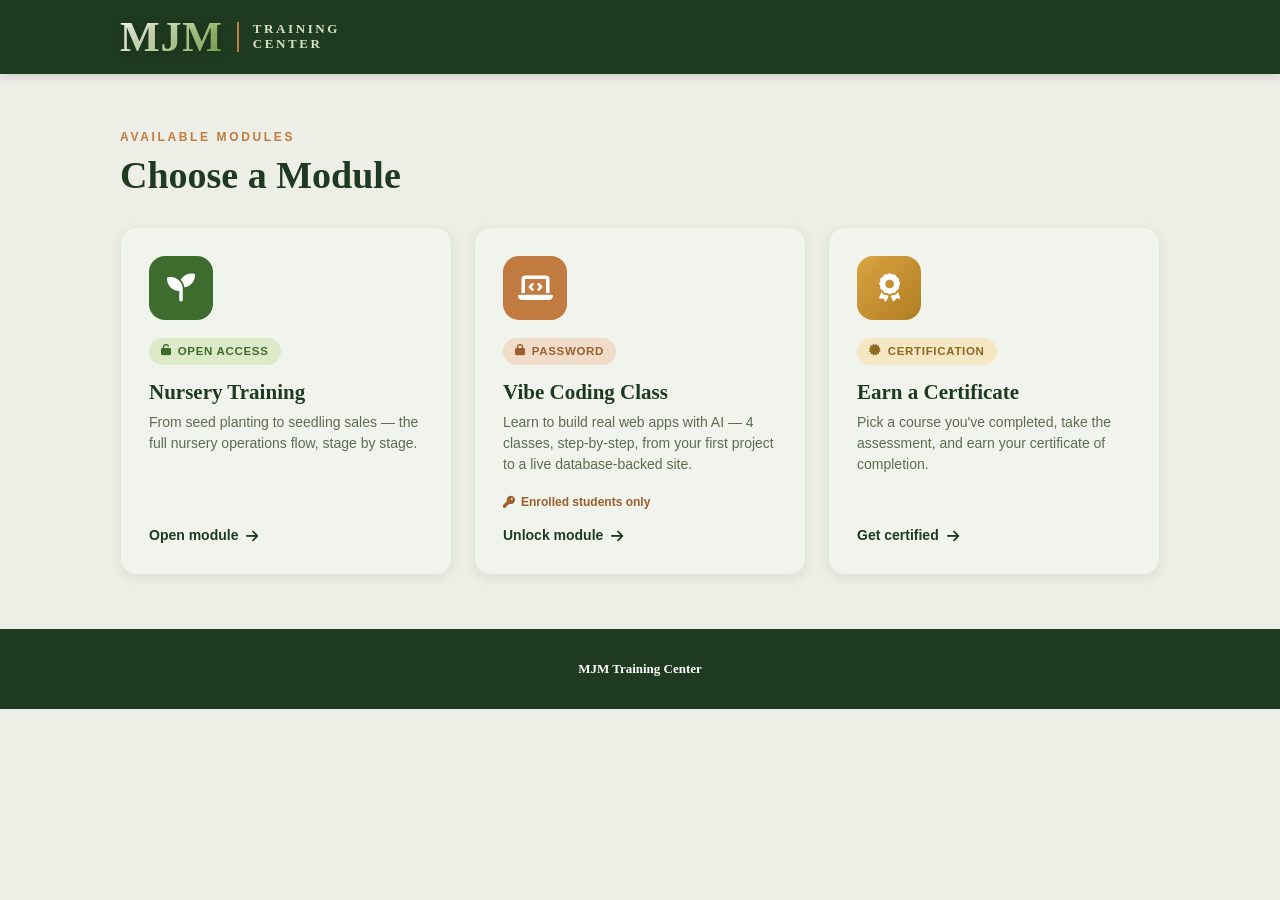
==== commit 5c617f0d: "Add 'Earn a Certificate' module with course picker - New landing module 'Earn a Certificate' (gold a" ====
--- a/index.html
+++ b/index.html
@@ -40,6 +40,13 @@
       <span class="lock-note"><i class="fa-solid fa-key"></i> Enrolled students only</span>
       <span class="m-open">Unlock module <i class="fa-solid fa-arrow-right"></i></span>
     </a>
+    <a class="module-card cert" href="certificate.html">
+      <div class="m-icon"><i class="fa-solid fa-award"></i></div>
+      <span class="mbadge gold"><i class="fa-solid fa-certificate"></i> Certification</span>
+      <h3>Earn a Certificate</h3>
+      <p>Pick a course you've completed, take the assessment, and earn your certificate of completion.</p>
+      <span class="m-open">Get certified <i class="fa-solid fa-arrow-right"></i></span>
+    </a>
   </div>
 </div></section>
 
--- a/assets/style.css
+++ b/assets/style.css
@@ -250,6 +250,8 @@
     text-transform:uppercase;padding:5px 12px;border-radius:20px;align-self:flex-start;margin-bottom:16px}
   .mbadge.free{background:#dceac8;color:var(--green)}
   .mbadge.lock{background:#f0dcc8;color:var(--earth-d)}
+  .mbadge.gold{background:#f5e6c4;color:#8a6a1f}
+  .module-card.cert .m-icon{background:linear-gradient(135deg,#d9a441,#b07c22)}
   .m-open{display:inline-flex;align-items:center;gap:8px;font-weight:700;font-size:14px;color:var(--forest)}
   .m-open i{transition:transform .18s ease}
   .module-card:hover .m-open i{transform:translateX(4px)}
@@ -324,8 +326,8 @@
     border:1px solid var(--line);border-radius:14px;overflow:hidden}
   .matrix th,.matrix td{padding:14px 10px;text-align:center;border-bottom:1px solid var(--line)}
   .matrix tbody tr:last-child td{border-bottom:0}
-  .matrix thead th{background:var(--forest);color:#fff;vertical-align:bottom;font-size:11.5px;font-weight:700}
-  .matrix thead th.skill-h{text-align:left;font-size:12px;letter-spacing:.04em}
+  .matrix thead th{background:var(--forest);color:#fff;vertical-align:middle;font-size:11.5px;font-weight:700}
+  .matrix thead th.skill-h{text-align:center;font-size:12px;letter-spacing:.04em}
   .matrix thead th.open-h{font-size:11px;color:var(--moss)}
   .matrix .rdot{display:inline-grid;place-items:center;width:34px;height:34px;border-radius:50%;
     margin:0 auto 6px;color:#fff;font-size:15px}
@@ -333,17 +335,14 @@
   .matrix .rdot.r3{background:var(--green)} .matrix .rdot.r4{background:var(--earth)}
   .matrix .rdot.r5{background:#fff;color:var(--forest)}
   .matrix .rname{display:block;line-height:1.2}
-  .matrix .skill{text-align:left;font-weight:700;color:var(--forest);font-size:14px;white-space:nowrap}
+  .matrix .skill{text-align:center;font-weight:700;color:var(--forest);font-size:14px;white-space:nowrap}
   .matrix .skill i{color:var(--green);margin-right:8px;width:18px;text-align:center}
   .matrix tbody tr:nth-child(even){background:#fff}
-  .matrix tr.base td{background:var(--card-e)}
   .matrix .tick{color:var(--leaf);font-size:16px}
   .matrix .no{color:#c7d0bb}
   .matrix .go{display:inline-grid;place-items:center;width:34px;height:34px;border-radius:8px;
     background:var(--forest);color:#fff;font-size:14px;transition:background .15s,transform .15s}
   .matrix .go:hover{background:var(--green);transform:translateX(2px)}
-  .matrix .here{font-size:10.5px;font-weight:700;letter-spacing:.04em;text-transform:uppercase;
-    color:var(--green);background:#dceac8;padding:3px 9px;border-radius:10px;white-space:nowrap}
   .path-note{margin-top:24px;background:var(--card-e);border:1px solid var(--line);border-radius:14px;
     padding:20px 22px;display:flex;gap:16px;align-items:flex-start}
   .path-note .icon-badge{flex:none;width:48px;height:48px;font-size:20px;background:var(--earth)}
@@ -384,3 +383,29 @@
     .pager .phome i{font-size:16px}
     .pager-in{gap:8px}
   }
+
+  /* ---------- certificate / assessment picker ---------- */
+  .cert-pick{max-width:640px;margin:0 auto}
+  .cert-pick label{display:block;font-size:12px;font-weight:700;letter-spacing:.12em;text-transform:uppercase;
+    color:var(--earth);margin-bottom:10px}
+  .cert-select{position:relative}
+  .cert-select select{width:100%;appearance:none;-webkit-appearance:none;background:#fff;color:var(--ink);
+    border:1.5px solid var(--line);border-radius:12px;padding:16px 46px 16px 18px;font-size:16px;
+    font-family:var(--sans);font-weight:600;cursor:pointer}
+  .cert-select select:focus{outline:none;border-color:var(--leaf);box-shadow:0 0 0 3px rgba(111,160,70,.18)}
+  .cert-select .chev{position:absolute;right:18px;top:50%;transform:translateY(-50%);color:var(--green);
+    pointer-events:none;font-size:16px}
+
+  .cert-panel{margin-top:26px;display:none}
+  .cert-panel.show{display:block;animation:pagein .4s ease}
+  .certificate{position:relative;background:linear-gradient(160deg,#fffdf6,#f6efdd);border:2px solid #e3cf9e;
+    border-radius:18px;padding:38px 32px;text-align:center;box-shadow:0 10px 30px rgba(120,90,20,.12)}
+  .certificate::before{content:"";position:absolute;inset:10px;border:1px solid #e3cf9e;border-radius:12px;pointer-events:none}
+  .certificate .seal{width:78px;height:78px;border-radius:50%;margin:0 auto 16px;display:grid;place-items:center;
+    background:linear-gradient(135deg,#d9a441,#b07c22);color:#fff;font-size:34px;box-shadow:0 6px 16px rgba(176,124,34,.35)}
+  .certificate .ctag{font-size:12px;font-weight:700;letter-spacing:.22em;text-transform:uppercase;color:#a07c2a}
+  .certificate h3{font-family:var(--serif);font-size:clamp(22px,4vw,30px);color:var(--forest);margin:8px 0 6px}
+  .certificate .cfor{color:var(--mute);font-size:15px;margin-bottom:4px}
+  .certificate .ccourse{font-family:var(--serif);font-weight:700;color:var(--earth-d);font-size:20px;margin-bottom:18px}
+  .cert-note{margin-top:18px;font-size:13.5px;color:var(--mute);min-height:20px}
+  .cert-note b{color:var(--forest)}
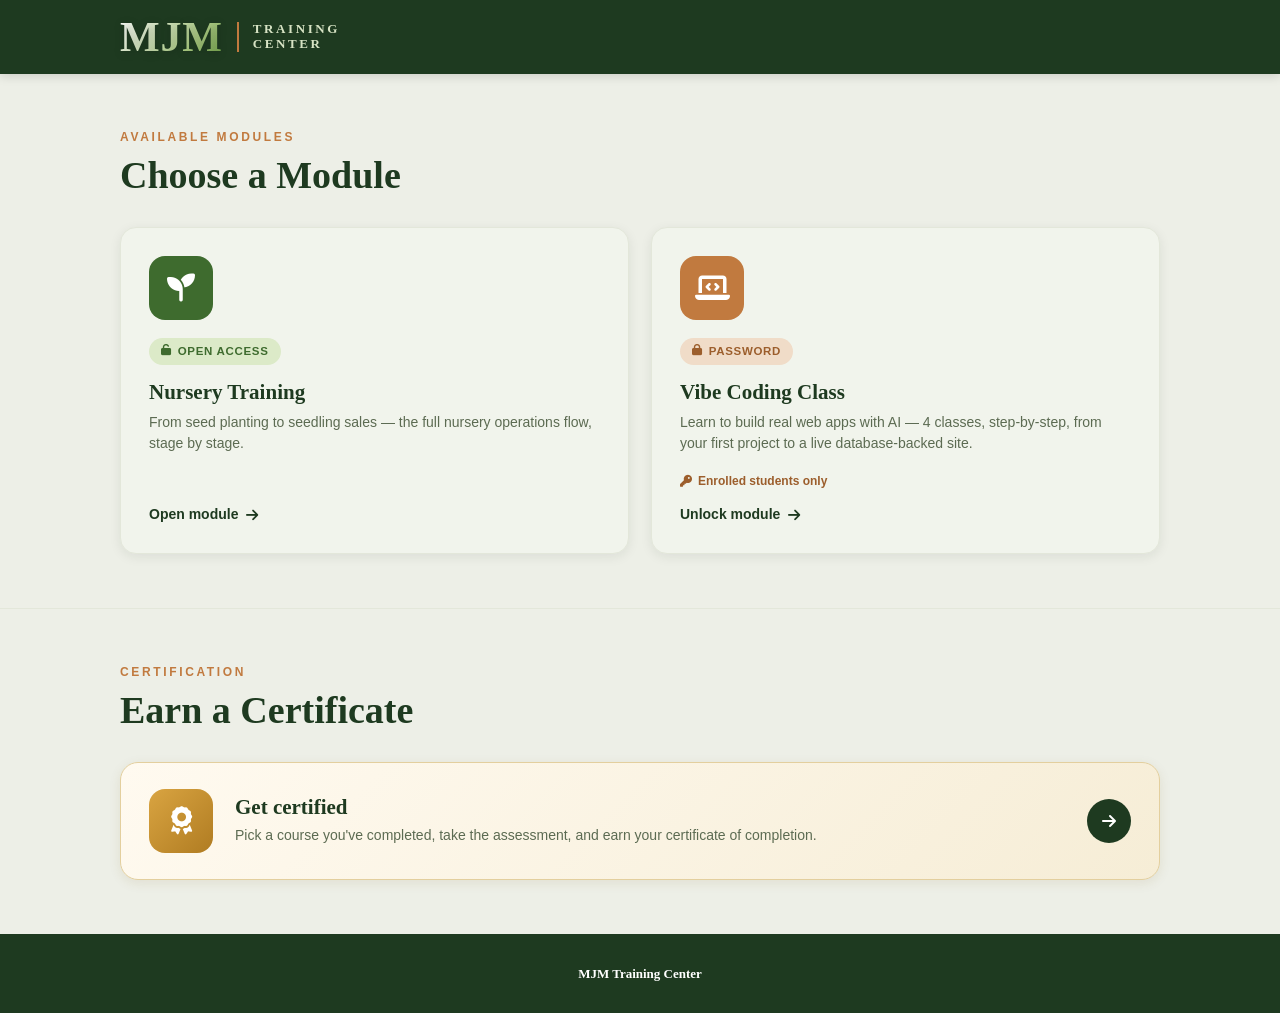
==== commit 83972562: "Refine landing certificate section and nursery matrix - Move 'Earn a Certificate' into its own secti" ====
--- a/index.html
+++ b/index.html
@@ -40,14 +40,22 @@
       <span class="lock-note"><i class="fa-solid fa-key"></i> Enrolled students only</span>
       <span class="m-open">Unlock module <i class="fa-solid fa-arrow-right"></i></span>
     </a>
-    <a class="module-card cert" href="certificate.html">
-      <div class="m-icon"><i class="fa-solid fa-award"></i></div>
-      <span class="mbadge gold"><i class="fa-solid fa-certificate"></i> Certification</span>
-      <h3>Earn a Certificate</h3>
+  </div>
+</div></section>
+
+<section class="slide" id="certify"><div class="wrap">
+  <div class="titlewrap">
+    <div class="kicker">Certification</div>
+    <h2 class="slide-title">Earn a Certificate</h2>
+  </div>
+  <a class="cert-banner" href="certificate.html">
+    <div class="cb-icon"><i class="fa-solid fa-award"></i></div>
+    <div class="cb-text">
+      <h3>Get certified</h3>
       <p>Pick a course you've completed, take the assessment, and earn your certificate of completion.</p>
-      <span class="m-open">Get certified <i class="fa-solid fa-arrow-right"></i></span>
-    </a>
-  </div>
+    </div>
+    <span class="cb-go"><i class="fa-solid fa-arrow-right"></i></span>
+  </a>
 </div></section>
 
 <footer>
--- a/assets/style.css
+++ b/assets/style.css
@@ -252,6 +252,21 @@
   .mbadge.lock{background:#f0dcc8;color:var(--earth-d)}
   .mbadge.gold{background:#f5e6c4;color:#8a6a1f}
   .module-card.cert .m-icon{background:linear-gradient(135deg,#d9a441,#b07c22)}
+
+  /* ---------- certificate banner (own section) ---------- */
+  .cert-banner{display:flex;align-items:center;gap:22px;background:linear-gradient(135deg,#fffaf0,#f6edd6);
+    border:1px solid #e3cf9e;border-radius:18px;padding:26px 28px;box-shadow:0 3px 12px rgba(120,90,20,.10);
+    color:inherit;transition:transform .18s ease,box-shadow .18s ease}
+  .cert-banner:hover{transform:translateY(-3px);box-shadow:0 12px 26px rgba(120,90,20,.18)}
+  .cert-banner .cb-icon{flex:none;width:64px;height:64px;border-radius:16px;display:grid;place-items:center;
+    color:#fff;font-size:28px;background:linear-gradient(135deg,#d9a441,#b07c22)}
+  .cert-banner .cb-text{flex:1;min-width:0}
+  .cert-banner .cb-text h3{font-size:21px;color:var(--forest);margin-bottom:6px}
+  .cert-banner .cb-text p{color:var(--mute);font-size:14px}
+  .cert-banner .cb-go{flex:none;width:44px;height:44px;border-radius:50%;display:grid;place-items:center;
+    background:var(--forest);color:#fff;font-size:16px;transition:transform .18s ease,background .18s ease}
+  .cert-banner:hover .cb-go{background:var(--green);transform:translateX(3px)}
+  @media(max-width:560px){.cert-banner{flex-direction:column;text-align:center}}
   .m-open{display:inline-flex;align-items:center;gap:8px;font-weight:700;font-size:14px;color:var(--forest)}
   .m-open i{transition:transform .18s ease}
   .module-card:hover .m-open i{transform:translateX(4px)}
@@ -334,8 +349,8 @@
   .matrix .rdot.r1{background:var(--moss)} .matrix .rdot.r2{background:var(--leaf)}
   .matrix .rdot.r3{background:var(--green)} .matrix .rdot.r4{background:var(--earth)}
   .matrix .rdot.r5{background:#fff;color:var(--forest)}
-  .matrix .rname{display:block;line-height:1.2}
-  .matrix .skill{text-align:center;font-weight:700;color:var(--forest);font-size:14px;white-space:nowrap}
+  .matrix .rname{display:block;line-height:1.2;min-height:2.4em}
+  .matrix .skill{text-align:left;font-weight:700;color:var(--forest);font-size:14px;white-space:nowrap}
   .matrix .skill i{color:var(--green);margin-right:8px;width:18px;text-align:center}
   .matrix tbody tr:nth-child(even){background:#fff}
   .matrix .tick{color:var(--leaf);font-size:16px}
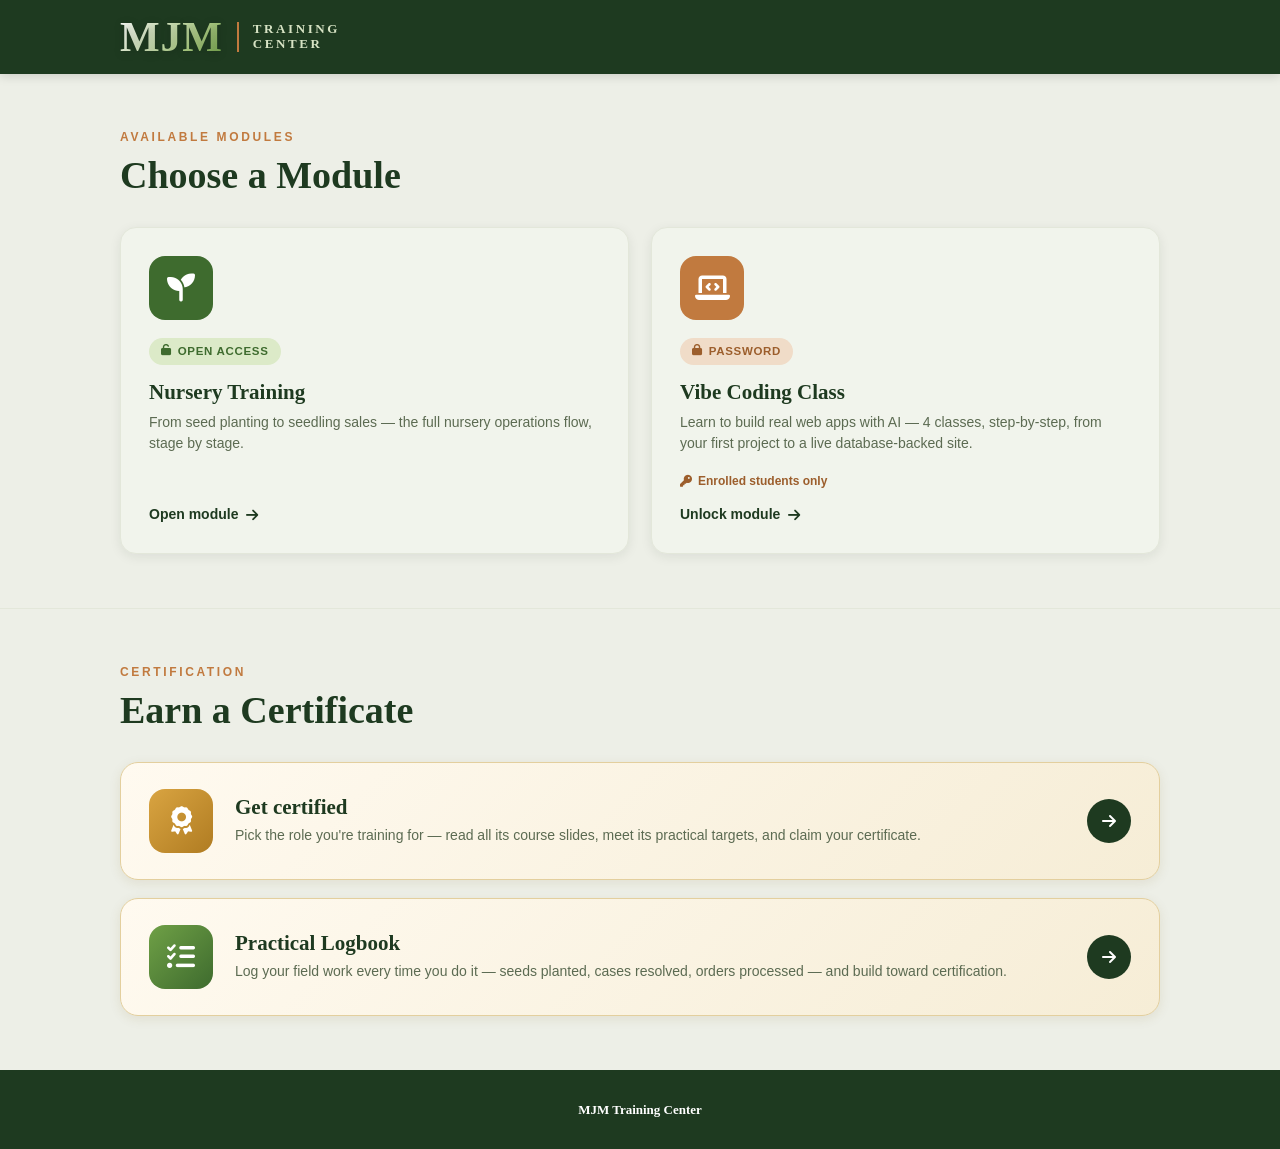
==== commit 86581db9: "Replace quiz exam with role certification: slide-read tracking + practical logbook - Course pages no" ====
--- a/index.html
+++ b/index.html
@@ -5,6 +5,8 @@
 <meta name="viewport" content="width=device-width, initial-scale=1.0">
 <title>MJM Training Center</title>
 <meta name="description" content="MJM Training Center — nursery training, vibe coding, and role-based training pathways.">
+<meta name="theme-color" content="#1E3A20">
+<link rel="icon" href="data:image/svg+xml,<svg xmlns='http://www.w3.org/2000/svg' viewBox='0 0 100 100'><text y='.9em' font-size='90'>🌱</text></svg>">
 <link rel="stylesheet" href="https://cdnjs.cloudflare.com/ajax/libs/font-awesome/6.5.2/css/all.min.css">
 <link rel="stylesheet" href="assets/style.css">
 </head>
@@ -52,7 +54,15 @@
     <div class="cb-icon"><i class="fa-solid fa-award"></i></div>
     <div class="cb-text">
       <h3>Get certified</h3>
-      <p>Pick a course you've completed, take the assessment, and earn your certificate of completion.</p>
+      <p>Pick the role you're training for — read all its course slides, meet its practical targets, and claim your certificate.</p>
+    </div>
+    <span class="cb-go"><i class="fa-solid fa-arrow-right"></i></span>
+  </a>
+  <a class="cert-banner" href="logbook.html" style="margin-top:18px">
+    <div class="cb-icon" style="background:linear-gradient(135deg,var(--leaf),var(--green))"><i class="fa-solid fa-list-check"></i></div>
+    <div class="cb-text">
+      <h3>Practical Logbook</h3>
+      <p>Log your field work every time you do it — seeds planted, cases resolved, orders processed — and build toward certification.</p>
     </div>
     <span class="cb-go"><i class="fa-solid fa-arrow-right"></i></span>
   </a>
--- a/assets/style.css
+++ b/assets/style.css
@@ -9,6 +9,7 @@
     --maxw:1080px;
   }
   *{box-sizing:border-box;margin:0;padding:0}
+  [hidden]{display:none!important}
   html{scroll-behavior:smooth;scroll-padding-top:74px}
   body{font-family:var(--sans);color:var(--ink);background:#EDEFE7;line-height:1.5;-webkit-font-smoothing:antialiased}
   h1,h2,h3{font-family:var(--serif);font-weight:700;line-height:1.12}
@@ -267,6 +268,41 @@
     background:var(--forest);color:#fff;font-size:16px;transition:transform .18s ease,background .18s ease}
   .cert-banner:hover .cb-go{background:var(--green);transform:translateX(3px)}
   @media(max-width:560px){.cert-banner{flex-direction:column;text-align:center}}
+
+  /* ---------- course completion modal ---------- */
+  .done-modal{position:fixed;inset:0;z-index:300;display:none;align-items:center;justify-content:center;
+    padding:20px;background:rgba(27,42,23,.55)}
+  .done-modal.show{display:flex;animation:donefade .25s ease}
+  @keyframes donefade{from{opacity:0}to{opacity:1}}
+  .done-card{background:#fff;border-radius:20px;padding:42px 34px;max-width:400px;width:100%;text-align:center;
+    box-shadow:0 24px 60px rgba(0,0,0,.35);animation:donepop .3s ease}
+  @keyframes donepop{from{transform:scale(.9);opacity:0}to{transform:none;opacity:1}}
+  .done-seal{width:86px;height:86px;border-radius:50%;margin:0 auto 18px;display:grid;place-items:center;
+    font-size:44px;color:#fff;background:linear-gradient(135deg,var(--leaf),var(--green))}
+  .done-card h2{font-family:var(--serif);font-size:28px;color:var(--forest);margin-bottom:8px}
+  .done-card p{color:var(--mute);font-size:15px}
+  .done-card .btn{margin-top:22px}
+
+  /* ---------- seed illustrations (planting step) ---------- */
+  .seedfig-wrap{display:flex;justify-content:center;margin:2px 0 18px}
+  .seedfig{width:100%;max-width:280px;height:auto;display:block}
+
+  /* ---------- Carlos app mock (troubleshoot) ---------- */
+  .appmock{max-width:300px;margin:0 auto;background:#e9eef4;border:1px solid #d4dbe4;border-radius:22px;
+    padding:16px 14px 18px;box-shadow:0 8px 24px rgba(27,42,23,.12)}
+  .appmock .app-top{text-align:center;font-weight:700;color:#2b3a4a;font-size:15px;margin-bottom:14px;
+    display:flex;align-items:center;justify-content:center;gap:8px}
+  .appfield{background:#fff;border:1px solid #cfd6e0;border-radius:12px;padding:11px 14px;margin-bottom:11px;
+    display:flex;align-items:center;justify-content:space-between;gap:10px}
+  .appfield.col{flex-direction:column;align-items:stretch}
+  .appfield .af-lbl{font-size:10.5px;color:#7c8794;text-transform:uppercase;letter-spacing:.05em;display:block;margin-bottom:3px}
+  .appfield .af-val{font-weight:700;color:#1b2a17;font-size:14px}
+  .appfield .af-val.muted{color:#9aa4b0;font-weight:600}
+  .appfield i{color:#5c6b7a}
+  .app-toggle{width:42px;height:24px;border-radius:12px;background:#2f6285;position:relative;flex:none}
+  .app-toggle::after{content:"";position:absolute;top:3px;right:3px;width:18px;height:18px;border-radius:50%;background:#fff}
+  .app-acc{font-size:11px;font-style:italic;color:#7c8794;margin:-4px 0 11px}
+  .app-photo{background:#f1f1ec;border-radius:10px;height:96px;display:grid;place-items:center;color:#b8b8b0;font-size:36px;margin-top:6px}
   .m-open{display:inline-flex;align-items:center;gap:8px;font-weight:700;font-size:14px;color:var(--forest)}
   .m-open i{transition:transform .18s ease}
   .module-card:hover .m-open i{transform:translateX(4px)}
@@ -349,7 +385,8 @@
   .matrix .rdot.r1{background:var(--moss)} .matrix .rdot.r2{background:var(--leaf)}
   .matrix .rdot.r3{background:var(--green)} .matrix .rdot.r4{background:var(--earth)}
   .matrix .rdot.r5{background:#fff;color:var(--forest)}
-  .matrix .rname{display:block;line-height:1.2;min-height:2.4em}
+  .matrix .rname{display:flex;flex-direction:column;justify-content:center;align-items:center;
+    line-height:1.2;min-height:2.4em}
   .matrix .skill{text-align:left;font-weight:700;color:var(--forest);font-size:14px;white-space:nowrap}
   .matrix .skill i{color:var(--green);margin-right:8px;width:18px;text-align:center}
   .matrix tbody tr:nth-child(even){background:#fff}
@@ -366,8 +403,9 @@
   .path-note b{color:var(--forest)}
 
   /* ---------- paged walkthrough (nursery) ---------- */
+  body.paged{min-height:100vh;display:flex;flex-direction:column}
   body.paged .slide{display:none;border-bottom:0}
-  body.paged .slide.active{display:block;animation:pagein .4s ease}
+  body.paged .slide.active{display:block;animation:pagein .4s ease;flex:1 0 auto}
   @keyframes pagein{from{opacity:0;transform:translateY(10px)}to{opacity:1;transform:none}}
   .pagebar{position:sticky;top:0;z-index:40;height:5px;background:var(--line)}
   .pagebar .fill{height:100%;background:var(--earth);width:0;transition:width .35s ease}
@@ -413,6 +451,7 @@
 
   .cert-panel{margin-top:26px;display:none}
   .cert-panel.show{display:block;animation:pagein .4s ease}
+  .cert-pick .cstatus{margin-top:14px}
   .certificate{position:relative;background:linear-gradient(160deg,#fffdf6,#f6efdd);border:2px solid #e3cf9e;
     border-radius:18px;padding:38px 32px;text-align:center;box-shadow:0 10px 30px rgba(120,90,20,.12)}
   .certificate::before{content:"";position:absolute;inset:10px;border:1px solid #e3cf9e;border-radius:12px;pointer-events:none}
@@ -424,3 +463,83 @@
   .certificate .ccourse{font-family:var(--serif);font-weight:700;color:var(--earth-d);font-size:20px;margin-bottom:18px}
   .cert-note{margin-top:18px;font-size:13.5px;color:var(--mute);min-height:20px}
   .cert-note b{color:var(--forest)}
+
+  /* ---------- role requirements checklist ---------- */
+  .req-group{margin-top:28px}
+  .req-group h3{font-family:var(--serif);color:var(--forest);font-size:19px;margin-bottom:2px}
+  .req-group .rg-sub{color:var(--mute);font-size:13.5px;margin-bottom:14px}
+  .req-group .rg-sub a{color:var(--green);font-weight:700;text-decoration:underline;text-decoration-color:var(--moss)}
+  .req{display:flex;align-items:center;gap:14px;background:var(--card);border-radius:12px;
+    padding:14px 18px;margin-bottom:10px;box-shadow:0 2px 8px rgba(27,42,23,.06)}
+  .req.met{background:#eaf2dd}
+  .req .icon-badge{width:44px;height:44px;font-size:17px;background:var(--forest)}
+  .req.met .icon-badge{background:var(--green)}
+  .req .req-body{flex:1;min-width:0}
+  .req .req-name{font-weight:700;color:var(--forest);font-size:14.5px}
+  .req .req-name a:hover{color:var(--green)}
+  .req .req-count{font-size:12.5px;color:var(--mute);margin-top:2px}
+  .req .bar{height:6px;background:#dde3d2;border-radius:3px;overflow:hidden;margin-top:8px}
+  .req .bar .fill{display:block;height:100%;background:var(--earth);border-radius:3px}
+  .req.met .bar .fill{background:var(--leaf)}
+  .req .req-state{flex:none;font-size:20px;color:#c7d0bb}
+  .req.met .req-state{color:var(--leaf)}
+
+  /* claim name form */
+  .name-form{max-width:380px;margin:22px auto 0;text-align:left}
+  .name-form label{display:block;font-size:12px;font-weight:700;letter-spacing:.12em;text-transform:uppercase;
+    color:var(--earth);margin-bottom:8px}
+  .name-form input{width:100%;padding:13px 14px;border:1.5px solid var(--line);border-radius:10px;
+    font-size:16px;font-family:var(--sans)}
+  .name-form input:focus{outline:none;border-color:var(--leaf)}
+  .name-form .err{color:#b23b2e;font-size:13px;font-weight:600;min-height:18px;margin-top:6px}
+
+  /* ---------- practical logbook ---------- */
+  .act{display:flex;align-items:center;gap:14px;background:var(--card);border-radius:12px;
+    padding:14px 18px;margin-bottom:10px;box-shadow:0 2px 8px rgba(27,42,23,.06)}
+  .act .icon-badge{width:44px;height:44px;font-size:17px}
+  .act .act-body{flex:1;min-width:0}
+  .act h3{font-size:15px;color:var(--forest)}
+  .act p{font-size:12.5px;color:var(--mute)}
+  .counter{display:flex;align-items:center;gap:8px;flex:none}
+  .cbtn{width:38px;height:38px;border-radius:10px;border:0;cursor:pointer;font-size:15px;
+    display:grid;place-items:center;background:var(--forest);color:#fff;transition:background .15s}
+  .cbtn:hover{background:var(--green)}
+  .cbtn.minus{background:transparent;color:var(--forest);border:1.5px solid var(--line)}
+  .cbtn.minus:hover{background:var(--card-e)}
+  .cbtn[disabled]{opacity:.3;cursor:not-allowed}
+  .cnt{min-width:52px;text-align:center;font-family:var(--serif);font-weight:700;font-size:22px;color:var(--forest)}
+  @media (max-width:560px){
+    .act{flex-wrap:wrap}
+    .act .act-body{min-width:60%}
+  }
+
+  /* earned certificate details */
+  .certificate .cname{font-family:var(--serif);font-weight:700;font-size:clamp(24px,4.5vw,32px);color:var(--forest);
+    border-bottom:2px solid #e3cf9e;display:inline-block;padding:0 22px 6px;margin:6px 0 14px;min-width:55%}
+  .certificate .cmeta{display:flex;justify-content:center;gap:26px;flex-wrap:wrap;color:#a07c2a;
+    font-size:13px;font-weight:600;margin-top:16px}
+  .certificate .cmeta i{margin-right:6px}
+  .cert-actions{display:flex;justify-content:center;gap:12px;flex-wrap:wrap}
+  .cert-actions .btn{margin-top:22px}
+  .btn.ghost{background:transparent;color:var(--forest);border:1.5px solid #d8ceb2}
+  .btn.ghost:hover{background:rgba(255,255,255,.6);color:var(--forest)}
+  .cstatus{display:inline-flex;align-items:center;gap:8px;font-size:13px;font-weight:700;
+    border-radius:20px;padding:7px 15px}
+  .cstatus.ok{background:#dceac8;color:var(--green)}
+  .cstatus.todo{background:#f0e3d2;color:var(--earth-d)}
+
+  /* completed pill in pathway matrix */
+  .done-pill{display:inline-flex;align-items:center;gap:5px;font-size:10.5px;font-weight:700;letter-spacing:.05em;
+    text-transform:uppercase;background:#dceac8;color:var(--green);border-radius:12px;padding:3px 9px;
+    margin-left:10px;vertical-align:1px}
+  .done-pill.cert{background:#f5e6c4;color:#8a6a1f}
+  .done-pill.part{background:#f0e3d2;color:var(--earth-d)}
+
+  /* print: certificate only */
+  @media print{
+    body{background:#fff}
+    .topbar,.hero,footer,.cert-pick>label,.cert-select,.reqs,.name-form,.cert-actions,.cert-note,.cstatus{display:none!important}
+    .slide{border:0;padding:10px 0}
+    .cert-panel{margin-top:0}
+    .certificate{box-shadow:none;page-break-inside:avoid}
+  }
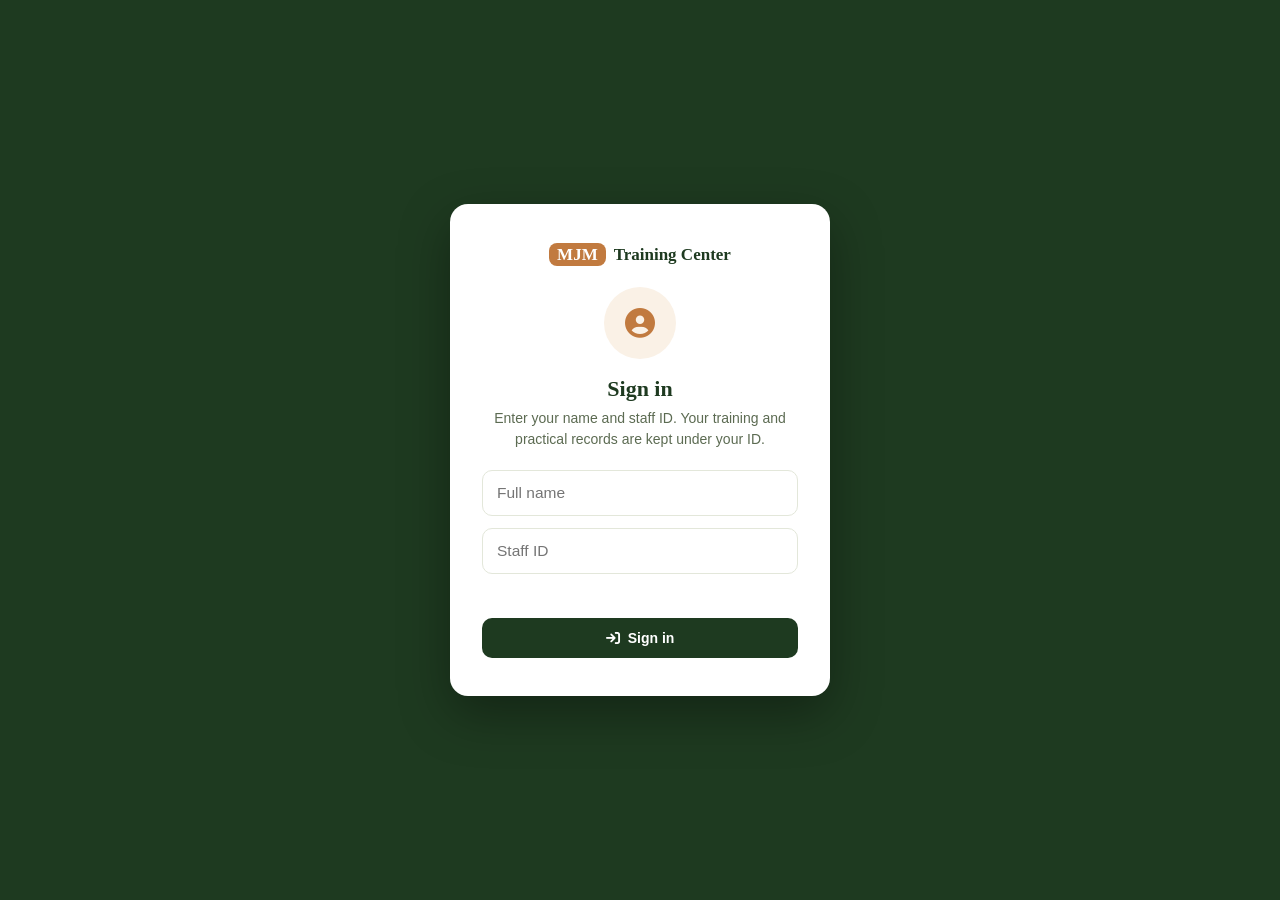
==== commit 545aa73f: "Add login with per-user records; pathways table gets Result, Training Slides and Practical columns -" ====
--- a/index.html
+++ b/index.html
@@ -9,6 +9,7 @@
 <link rel="icon" href="data:image/svg+xml,<svg xmlns='http://www.w3.org/2000/svg' viewBox='0 0 100 100'><text y='.9em' font-size='90'>🌱</text></svg>">
 <link rel="stylesheet" href="https://cdnjs.cloudflare.com/ajax/libs/font-awesome/6.5.2/css/all.min.css">
 <link rel="stylesheet" href="assets/style.css">
+<script>try{if(!localStorage.getItem('mjm-user'))location.replace('login.html')}catch(e){}</script>
 </head>
 <body>
 
@@ -72,5 +73,8 @@
   <p><b>MJM Training Center</b></p>
 </footer>
 
+<script src="assets/app.js"></script>
+<script>MJM.initTopbar();</script>
+
 </body>
 </html>
--- a/assets/style.css
+++ b/assets/style.css
@@ -235,6 +235,23 @@
   /* ---------- simple nav link (non-collapsing) ---------- */
   .homelink{font-size:13px;font-weight:600;color:#D7E3C4;padding:6px 10px;border-radius:6px;white-space:nowrap}
   .homelink:hover{background:rgba(255,255,255,.12);color:#fff}
+
+  /* ---------- signed-in user chip ---------- */
+  .userbox{display:flex;align-items:center;gap:8px;margin-left:auto}
+  .topbar-in .homelink{margin-left:auto}
+  .topbar-in .homelink~.userbox{margin-left:0}
+  .userchip{display:inline-flex;align-items:center;gap:7px;font-size:12.5px;font-weight:700;color:#fff;
+    background:rgba(255,255,255,.12);border-radius:20px;padding:6px 13px;white-space:nowrap;
+    max-width:180px;overflow:hidden;text-overflow:ellipsis}
+  .userchip i{color:var(--moss)}
+  .logout{display:inline-flex;align-items:center;gap:6px;background:none;border:1px solid rgba(255,255,255,.25);
+    color:#D7E3C4;font-size:12px;font-weight:700;border-radius:20px;padding:6px 12px;cursor:pointer;
+    font-family:var(--sans);white-space:nowrap;transition:background .15s,color .15s}
+  .logout:hover{background:rgba(255,255,255,.12);color:#fff}
+  @media (max-width:560px){
+    .userchip{max-width:110px}
+    .logout .lbl{display:none}
+  }
 
   /* ---------- landing modules ---------- */
   .modules{display:grid;grid-template-columns:repeat(auto-fit,minmax(280px,1fr));gap:22px}
@@ -330,6 +347,9 @@
   .gate-card input{width:100%;padding:13px 14px;border:1.5px solid var(--line);border-radius:10px;font-size:18px;
     text-align:center;letter-spacing:.35em;font-family:var(--sans);margin-bottom:12px}
   .gate-card input:focus{outline:none;border-color:var(--leaf)}
+  .gate-card input.plain{letter-spacing:normal;text-align:left;font-size:15.5px}
+  .login-brand{font-family:var(--serif);font-weight:700;font-size:17px;color:var(--forest);margin-bottom:20px}
+  .login-brand .mjm{background:var(--earth);color:#fff;border-radius:8px;padding:2px 8px;margin-right:4px}
   .gate-err{color:#b23b2e;font-size:13px;min-height:18px;margin-bottom:10px;font-weight:600}
   .gate.shake .gate-card{animation:shake .42s}
   @keyframes shake{0%,100%{transform:translateX(0)}25%{transform:translateX(-9px)}75%{transform:translateX(9px)}}
@@ -373,7 +393,7 @@
   /* role × skill matrix */
   .matrix-wrap{overflow-x:auto;-webkit-overflow-scrolling:touch;border-radius:14px;
     box-shadow:0 3px 10px rgba(27,42,23,.07)}
-  .matrix{width:100%;border-collapse:separate;border-spacing:0;min-width:660px;background:var(--card);
+  .matrix{width:100%;border-collapse:separate;border-spacing:0;min-width:800px;background:var(--card);
     border:1px solid var(--line);border-radius:14px;overflow:hidden}
   .matrix th,.matrix td{padding:14px 10px;text-align:center;border-bottom:1px solid var(--line)}
   .matrix tbody tr:last-child td{border-bottom:0}
@@ -395,6 +415,13 @@
   .matrix .go{display:inline-grid;place-items:center;width:34px;height:34px;border-radius:8px;
     background:var(--forest);color:#fff;font-size:14px;transition:background .15s,transform .15s}
   .matrix .go:hover{background:var(--green);transform:translateX(2px)}
+  .matrix .go.alt{background:var(--earth)}
+  .matrix .go.alt:hover{background:var(--earth-d)}
+  .score-pill{display:inline-flex;align-items:center;gap:5px;font-weight:700;font-size:12.5px;
+    background:#f0e3d2;color:var(--earth-d);border-radius:14px;padding:5px 12px;white-space:nowrap;
+    transition:transform .15s,box-shadow .15s}
+  .score-pill:hover{transform:translateY(-1px);box-shadow:0 3px 8px rgba(27,42,23,.15)}
+  .score-pill.full{background:#dceac8;color:var(--green)}
   .path-note{margin-top:24px;background:var(--card-e);border:1px solid var(--line);border-radius:14px;
     padding:20px 22px;display:flex;gap:16px;align-items:flex-start}
   .path-note .icon-badge{flex:none;width:48px;height:48px;font-size:20px;background:var(--earth)}
@@ -508,6 +535,12 @@
   .cbtn.minus:hover{background:var(--card-e)}
   .cbtn[disabled]{opacity:.3;cursor:not-allowed}
   .cnt{min-width:52px;text-align:center;font-family:var(--serif);font-weight:700;font-size:22px;color:var(--forest)}
+  .act.met{background:#eaf2dd}
+  .act .bar{height:6px;background:#dde3d2;border-radius:3px;overflow:hidden;margin-top:8px}
+  .act .bar .fill{display:block;height:100%;background:var(--earth);border-radius:3px}
+  .act.met .bar .fill{background:var(--leaf)}
+  .act .tgt{font-size:12px;font-weight:700;color:var(--earth-d);white-space:nowrap}
+  .act.met .tgt{color:var(--green)}
   @media (max-width:560px){
     .act{flex-wrap:wrap}
     .act .act-body{min-width:60%}
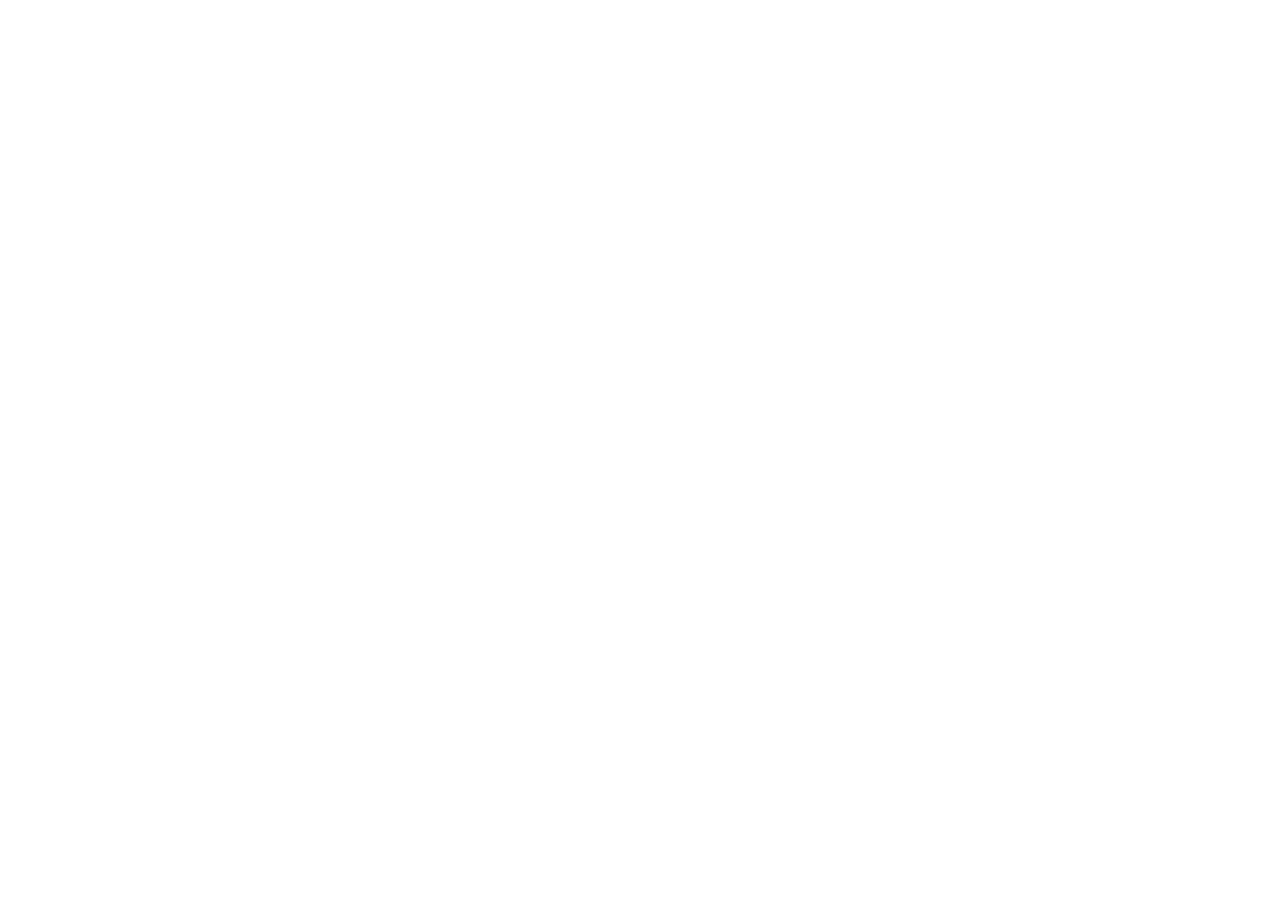
==== commit ad893d00: "Redirect to the MJM AI System — Training Center is now a module there The Training Center moved to h" ====
--- a/index.html
+++ b/index.html
@@ -9,7 +9,7 @@
 <link rel="icon" href="data:image/svg+xml,<svg xmlns='http://www.w3.org/2000/svg' viewBox='0 0 100 100'><text y='.9em' font-size='90'>🌱</text></svg>">
 <link rel="stylesheet" href="https://cdnjs.cloudflare.com/ajax/libs/font-awesome/6.5.2/css/all.min.css">
 <link rel="stylesheet" href="assets/style.css">
-<script>try{if(!localStorage.getItem('mjm-user'))location.replace('login.html')}catch(e){}</script>
+<script>location.replace("https://ai.mjmnursery.com/training/"+(location.pathname.split("/").pop()||"index.html"));</script>
 </head>
 <body>
 
